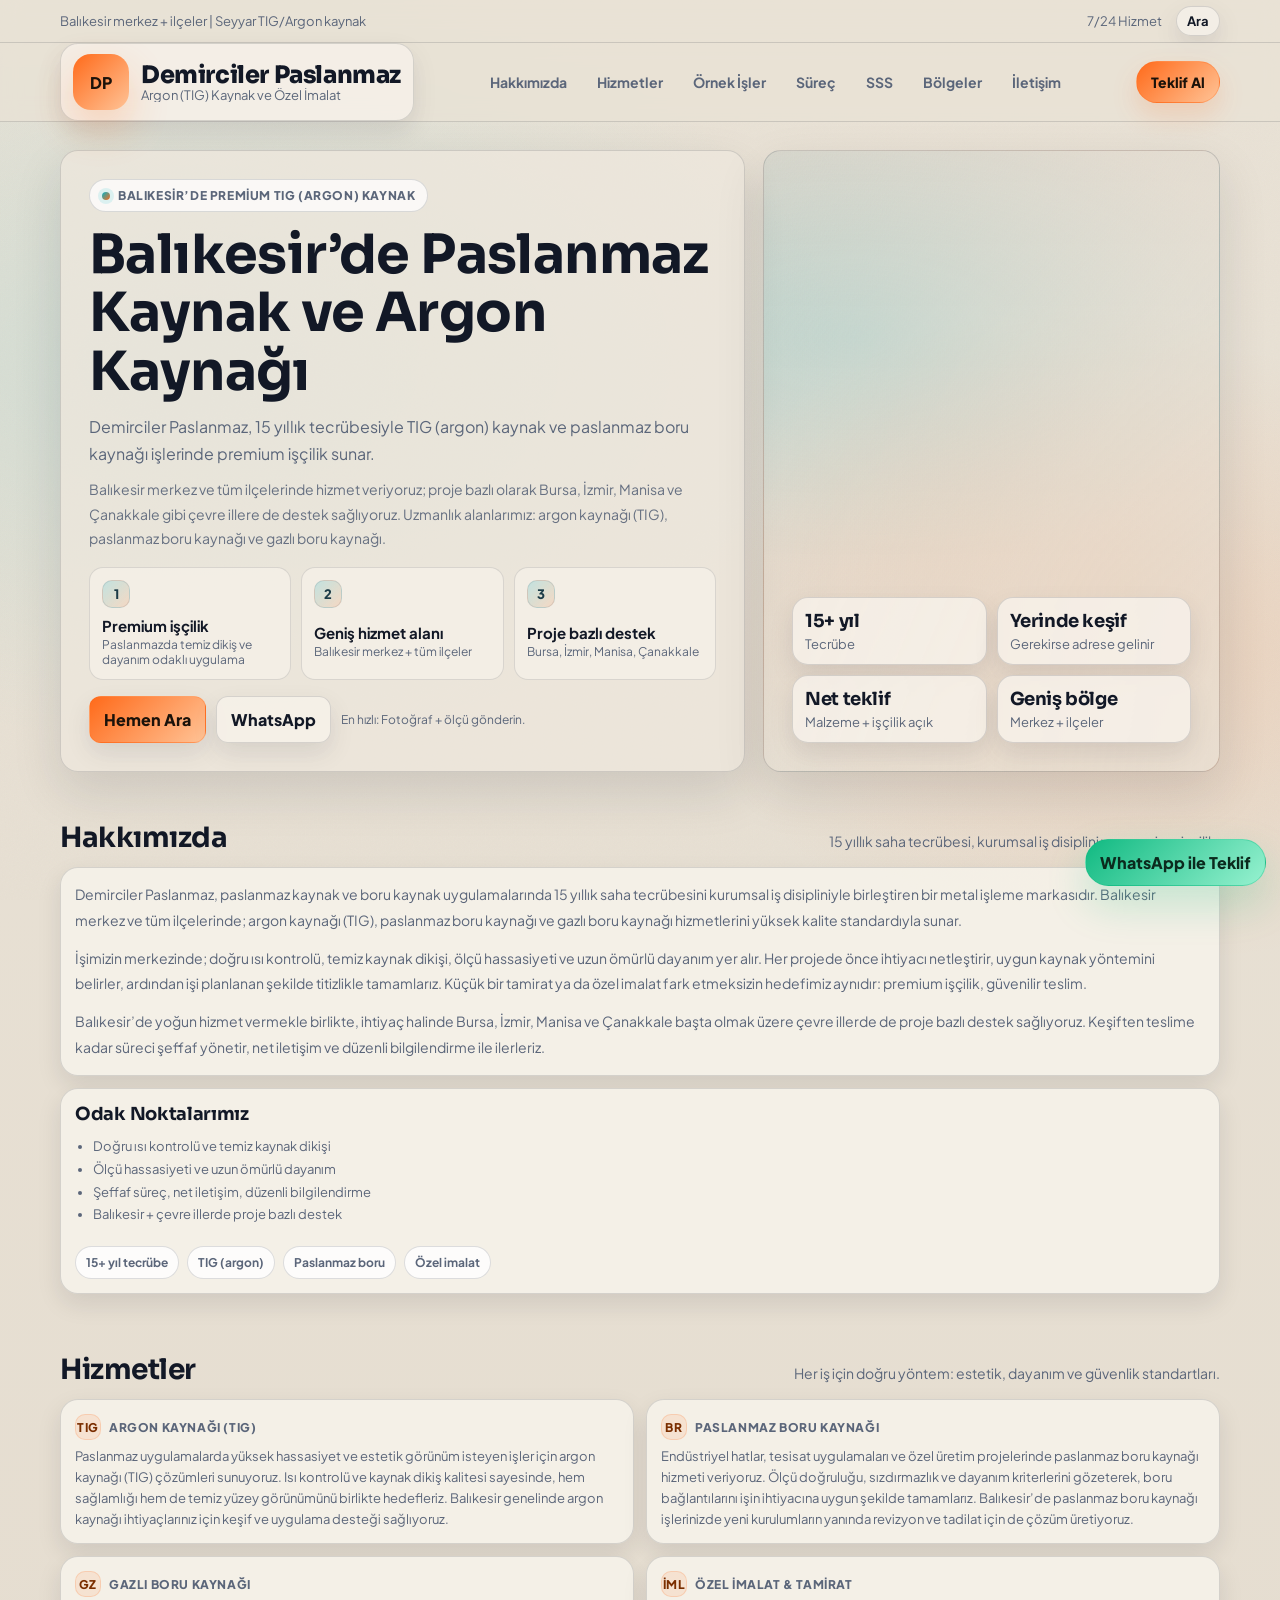
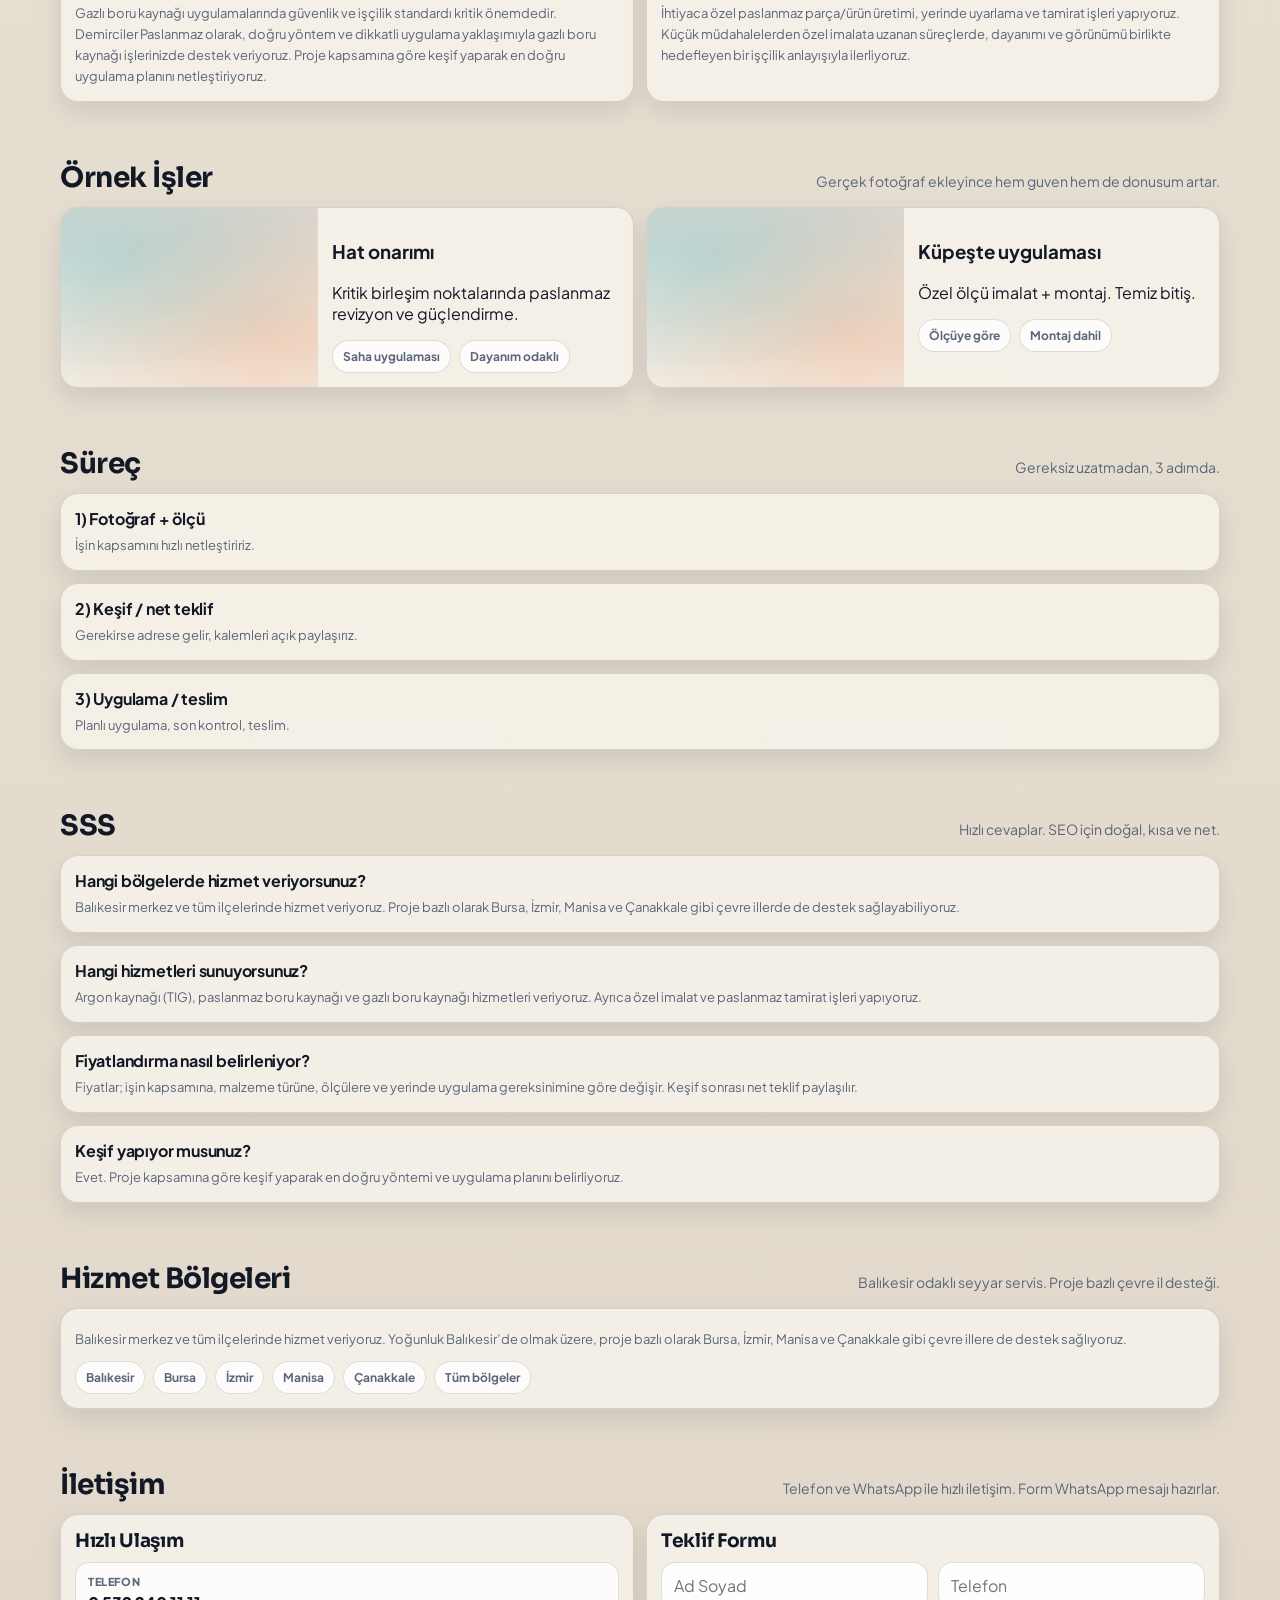
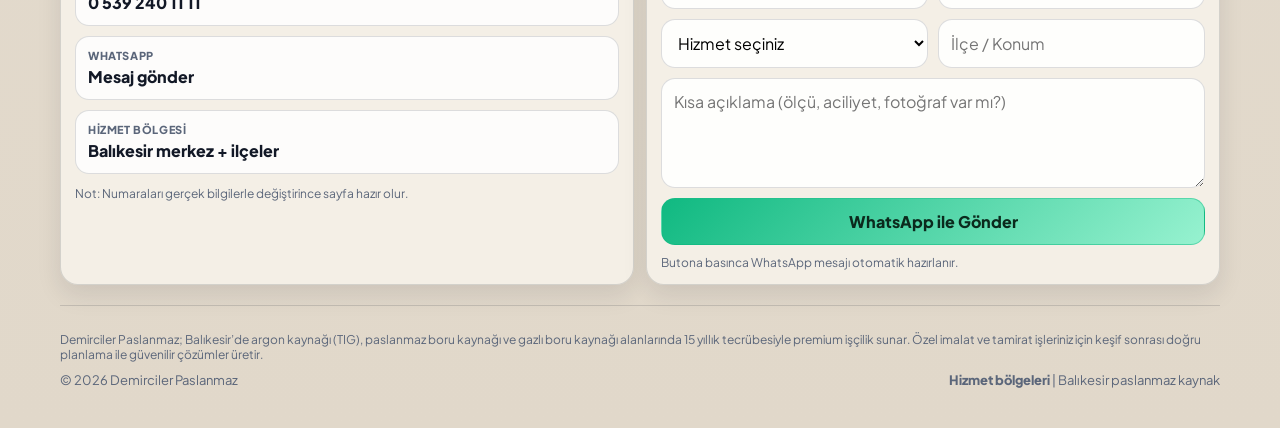
==== index.html @ 554cac25 "Add service area pages and image scaffolding" ====
<!doctype html>
<html lang="tr">
<head>
  <meta charset="utf-8" />
  <meta name="viewport" content="width=device-width, initial-scale=1" />
  <title>Demirciler Paslanmaz | Balıkesir Paslanmaz Kaynak & Argon Kaynağı</title>
  <meta name="description" content="Balıkesir’de 15 yıllık tecrübeyle argon kaynağı (TIG), paslanmaz boru kaynağı ve gazlı boru kaynağı. Özel imalat ve tamirat. Teklif alın." />
  <link rel="canonical" href="https://demircilerpaslanmaz.com/" />
  <meta name="robots" content="index,follow" />

  <meta property="og:type" content="website" />
  <meta property="og:site_name" content="Demirciler Paslanmaz" />
  <meta property="og:title" content="Demirciler Paslanmaz | Balıkesir Paslanmaz Kaynak & Argon Kaynağı" />
  <meta property="og:description" content="Balıkesir’de 15 yıllık tecrübeyle argon kaynağı (TIG), paslanmaz boru kaynağı ve gazlı boru kaynağı. Özel imalat ve tamirat. Teklif alın." />
  <meta property="og:url" content="https://demircilerpaslanmaz.com/" />

  <meta name="twitter:card" content="summary_large_image" />
  <meta name="twitter:title" content="Demirciler Paslanmaz | Balıkesir Paslanmaz Kaynak & Argon Kaynağı" />
  <meta name="twitter:description" content="Balıkesir’de 15 yıllık tecrübeyle argon kaynağı (TIG), paslanmaz boru kaynağı ve gazlı boru kaynağı. Özel imalat ve tamirat. Teklif alın." />

  <link rel="preconnect" href="https://fonts.googleapis.com" />
  <link rel="preconnect" href="https://fonts.gstatic.com" crossorigin />
  <link href="https://fonts.googleapis.com/css2?family=Plus+Jakarta+Sans:wght@400;500;600;700;800&family=Sora:wght@500;600;700;800&display=swap" rel="stylesheet" />
  <link rel="stylesheet" href="/assets/site.css" />
  <script src="/assets/site.js" defer></script>
</head>
<body>
  <div class="noise" aria-hidden="true"></div>

  <div class="topbar">
    <div class="container topbar-inner">
      <div>Balıkesir merkez + ilçeler | Seyyar TIG/Argon kaynak</div>
      <div class="topbar-right">
        <span>7/24 Hizmet</span>
        <a class="toplink" href="tel:+905392401111">Ara</a>
      </div>
    </div>
  </div>

  <header>
    <div class="container nav">
      <a class="brand" href="/" aria-label="Demirciler Paslanmaz Ana Sayfa">
        <span class="mark">DP</span>
        <span class="brand-text">
          <span class="brand-title">Demirciler Paslanmaz</span>
          <span class="brand-sub">Argon (TIG) Kaynak ve Özel İmalat</span>
        </span>
      </a>

      <button class="menu" id="menuBtn" type="button" aria-label="Menü">Menü</button>

      <nav id="navLinks" aria-label="Bölümler">
        <a href="/#hakkimizda">Hakkımızda</a>
        <a href="/#hizmetler">Hizmetler</a>
        <a href="/#ornekler">Örnek İşler</a>
        <a href="/#surec">Süreç</a>
        <a href="/#sss">SSS</a>
        <a href="/#bolgeler">Bölgeler</a>
        <a href="/#iletisim">İletişim</a>
      </nav>

      <a class="cta" href="/#teklif">Teklif Al</a>
    </div>
  </header>

  <main class="container" id="anasayfa">
    <section class="hero">
      <div class="hero-grid">
        <article class="panel reveal">
          <div class="panel-inner">
            <span class="pill"><span class="dot"></span> Balıkesir’de premium TIG (argon) kaynak</span>
            <h1>Balıkesir’de Paslanmaz Kaynak ve Argon Kaynağı</h1>
            <p class="lead">Demirciler Paslanmaz, 15 yıllık tecrübesiyle TIG (argon) kaynak ve paslanmaz boru kaynağı işlerinde premium işçilik sunar.</p>
            <p class="lead lead-2">
              Balıkesir merkez ve tüm ilçelerinde hizmet veriyoruz; proje bazlı olarak Bursa, İzmir, Manisa ve Çanakkale gibi çevre illere de destek sağlıyoruz.
              Uzmanlık alanlarımız: argon kaynağı (TIG), paslanmaz boru kaynağı ve gazlı boru kaynağı.
            </p>

            <div class="points">
              <div class="point">
                <div class="icon">1</div>
                <div>
                  <strong>Premium işçilik</strong>
                  <span>Paslanmazda temiz dikiş ve dayanım odaklı uygulama</span>
                </div>
              </div>
              <div class="point">
                <div class="icon">2</div>
                <div>
                  <strong>Geniş hizmet alanı</strong>
                  <span>Balıkesir merkez + tüm ilçeler</span>
                </div>
              </div>
              <div class="point">
                <div class="icon">3</div>
                <div>
                  <strong>Proje bazlı destek</strong>
                  <span>Bursa, İzmir, Manisa, Çanakkale</span>
                </div>
              </div>
            </div>

            <div class="hero-actions">
              <a class="btn btn-primary" href="tel:+905392401111">Hemen Ara</a>
              <a class="btn" href="https://wa.me/905392401111?text=Merhaba%2C%20paslanmaz%20argon%20(TIG)%20kaynak%20i%C3%A7in%20teklif%20almak%20istiyorum." target="_blank" rel="noopener">WhatsApp</a>
              <span class="micro">En hızlı: Fotoğraf + ölçü gönderin.</span>
            </div>
          </div>
        </article>

        <aside class="panel media reveal">
          <div class="photo" aria-hidden="true"></div>
          <div class="media-inner">
            <div class="bento">
              <div class="tile">
                <strong>15+ yıl</strong>
                <span>Tecrübe</span>
              </div>
              <div class="tile">
                <strong>Yerinde keşif</strong>
                <span>Gerekirse adrese gelinir</span>
              </div>
              <div class="tile">
                <strong>Net teklif</strong>
                <span>Malzeme + işçilik açık</span>
              </div>
              <div class="tile">
                <strong>Geniş bölge</strong>
                <span>Merkez + ilçeler</span>
              </div>
            </div>
          </div>
        </aside>
      </div>
    </section>

    <section class="section" id="hakkimizda">
      <div class="section-head">
        <h2>Hakkımızda</h2>
        <p>15 yıllık saha tecrübesi, kurumsal iş disiplini ve premium işçilik.</p>
      </div>

      <div class="about-grid">
        <div class="card prose">
          <p>Demirciler Paslanmaz, paslanmaz kaynak ve boru kaynak uygulamalarında 15 yıllık saha tecrübesini kurumsal iş disipliniyle birleştiren bir metal işleme markasıdır. Balıkesir merkez ve tüm ilçelerinde; argon kaynağı (TIG), paslanmaz boru kaynağı ve gazlı boru kaynağı hizmetlerini yüksek kalite standardıyla sunar.</p>

          <p>İşimizin merkezinde; doğru ısı kontrolü, temiz kaynak dikişi, ölçü hassasiyeti ve uzun ömürlü dayanım yer alır. Her projede önce ihtiyacı netleştirir, uygun kaynak yöntemini belirler, ardından işi planlanan şekilde titizlikle tamamlarız. Küçük bir tamirat ya da özel imalat fark etmeksizin hedefimiz aynıdır: premium işçilik, güvenilir teslim.</p>

          <p>Balıkesir’de yoğun hizmet vermekle birlikte, ihtiyaç halinde Bursa, İzmir, Manisa ve Çanakkale başta olmak üzere çevre illerde de proje bazlı destek sağlıyoruz. Keşiften teslime kadar süreci şeffaf yönetir, net iletişim ve düzenli bilgilendirme ile ilerleriz.</p>
        </div>

        <aside class="card about-aside">
          <h3>Odak Noktalarımız</h3>
          <ul>
            <li>Doğru ısı kontrolü ve temiz kaynak dikişi</li>
            <li>Ölçü hassasiyeti ve uzun ömürlü dayanım</li>
            <li>Şeffaf süreç, net iletişim, düzenli bilgilendirme</li>
            <li>Balıkesir + çevre illerde proje bazlı destek</li>
          </ul>
          <div class="chips" style="margin-top:10px;">
            <span class="chip">15+ yıl tecrübe</span>
            <span class="chip">TIG (argon)</span>
            <span class="chip">Paslanmaz boru</span>
            <span class="chip">Özel imalat</span>
          </div>
        </aside>
      </div>
    </section>

    <section class="section" id="hizmetler">
      <div class="section-head">
        <h2>Hizmetler</h2>
        <p>Her iş için doğru yöntem: estetik, dayanım ve güvenlik standartları.</p>
      </div>

      <div class="grid services">
        <div class="card">
          <div class="k"><i>TIG</i> Argon Kaynağı (TIG)</div>
          <p>Paslanmaz uygulamalarda yüksek hassasiyet ve estetik görünüm isteyen işler için argon kaynağı (TIG) çözümleri sunuyoruz. Isı kontrolü ve kaynak dikiş kalitesi sayesinde, hem sağlamlığı hem de temiz yüzey görünümünü birlikte hedefleriz. Balıkesir genelinde argon kaynağı ihtiyaçlarınız için keşif ve uygulama desteği sağlıyoruz.</p>
        </div>
        <div class="card">
          <div class="k"><i>BR</i> Paslanmaz Boru Kaynağı</div>
          <p>Endüstriyel hatlar, tesisat uygulamaları ve özel üretim projelerinde paslanmaz boru kaynağı hizmeti veriyoruz. Ölçü doğruluğu, sızdırmazlık ve dayanım kriterlerini gözeterek, boru bağlantılarını işin ihtiyacına uygun şekilde tamamlarız. Balıkesir’de paslanmaz boru kaynağı işlerinizde yeni kurulumların yanında revizyon ve tadilat için de çözüm üretiyoruz.</p>
        </div>
        <div class="card">
          <div class="k"><i>GZ</i> Gazlı Boru Kaynağı</div>
          <p>Gazlı boru kaynağı uygulamalarında güvenlik ve işçilik standardı kritik önemdedir. Demirciler Paslanmaz olarak, doğru yöntem ve dikkatli uygulama yaklaşımıyla gazlı boru kaynağı işlerinizde destek veriyoruz. Proje kapsamına göre keşif yaparak en doğru uygulama planını netleştiriyoruz.</p>
        </div>
        <div class="card">
          <div class="k"><i>İML</i> Özel İmalat &amp; Tamirat</div>
          <p>İhtiyaca özel paslanmaz parça/ürün üretimi, yerinde uyarlama ve tamirat işleri yapıyoruz. Küçük müdahalelerden özel imalata uzanan süreçlerde, dayanımı ve görünümü birlikte hedefleyen bir işçilik anlayışıyla ilerliyoruz.</p>
        </div>
      </div>
    </section>

    <section class="section" id="ornekler">
      <div class="section-head">
        <h2>Örnek İşler</h2>
        <p>Gerçek fotoğraf ekleyince hem guven hem de donusum artar.</p>
      </div>

      <div class="projects">
        <article class="project">
          <div class="project-media p1" aria-hidden="true"></div>
          <div class="project-body">
            <h3>Hat onarımı</h3>
            <p>Kritik birleşim noktalarında paslanmaz revizyon ve güçlendirme.</p>
            <div class="chips">
              <span class="chip">Saha uygulaması</span>
              <span class="chip">Dayanım odaklı</span>
            </div>
          </div>
        </article>

        <article class="project">
          <div class="project-media p2" aria-hidden="true"></div>
          <div class="project-body">
            <h3>Küpeşte uygulaması</h3>
            <p>Özel ölçü imalat + montaj. Temiz bitiş.</p>
            <div class="chips">
              <span class="chip">Ölçüye göre</span>
              <span class="chip">Montaj dahil</span>
            </div>
          </div>
        </article>
      </div>
    </section>

    <section class="section" id="surec">
      <div class="section-head">
        <h2>Süreç</h2>
        <p>Gereksiz uzatmadan, 3 adımda.</p>
      </div>

      <div class="grid">
        <div class="card" style="grid-column: span 12;">
          <h3>1) Fotoğraf + ölçü</h3>
          <p>İşin kapsamını hızlı netleştiririz.</p>
        </div>
        <div class="card" style="grid-column: span 12;">
          <h3>2) Keşif / net teklif</h3>
          <p>Gerekirse adrese gelir, kalemleri açık paylaşırız.</p>
        </div>
        <div class="card" style="grid-column: span 12;">
          <h3>3) Uygulama / teslim</h3>
          <p>Planlı uygulama, son kontrol, teslim.</p>
        </div>
      </div>
    </section>

    <section class="section" id="sss">
      <div class="section-head">
        <h2>SSS</h2>
        <p>Hızlı cevaplar. SEO için doğal, kısa ve net.</p>
      </div>

      <div class="grid">
        <div class="card">
          <h3>Hangi bölgelerde hizmet veriyorsunuz?</h3>
          <p>Balıkesir merkez ve tüm ilçelerinde hizmet veriyoruz. Proje bazlı olarak Bursa, İzmir, Manisa ve Çanakkale gibi çevre illerde de destek sağlayabiliyoruz.</p>
        </div>
        <div class="card">
          <h3>Hangi hizmetleri sunuyorsunuz?</h3>
          <p>Argon kaynağı (TIG), paslanmaz boru kaynağı ve gazlı boru kaynağı hizmetleri veriyoruz. Ayrıca özel imalat ve paslanmaz tamirat işleri yapıyoruz.</p>
        </div>
        <div class="card">
          <h3>Fiyatlandırma nasıl belirleniyor?</h3>
          <p>Fiyatlar; işin kapsamına, malzeme türüne, ölçülere ve yerinde uygulama gereksinimine göre değişir. Keşif sonrası net teklif paylaşılır.</p>
        </div>
        <div class="card">
          <h3>Keşif yapıyor musunuz?</h3>
          <p>Evet. Proje kapsamına göre keşif yaparak en doğru yöntemi ve uygulama planını belirliyoruz.</p>
        </div>
      </div>
    </section>

    <section class="section" id="bolgeler">
      <div class="section-head">
        <h2>Hizmet Bölgeleri</h2>
        <p>Balıkesir odaklı seyyar servis. Proje bazlı çevre il desteği.</p>
      </div>

      <div class="card">
        <p>Balıkesir merkez ve tüm ilçelerinde hizmet veriyoruz. Yoğunluk Balıkesir’de olmak üzere, proje bazlı olarak Bursa, İzmir, Manisa ve Çanakkale gibi çevre illere de destek sağlıyoruz.</p>
        <div class="chips" style="margin-top:12px;">
          <a class="chip" href="/bolgeler/balikesir.html">Balıkesir</a>
          <a class="chip" href="/bolgeler/bursa.html">Bursa</a>
          <a class="chip" href="/bolgeler/izmir.html">İzmir</a>
          <a class="chip" href="/bolgeler/manisa.html">Manisa</a>
          <a class="chip" href="/bolgeler/canakkale.html">Çanakkale</a>
          <a class="chip" href="/bolgeler/">Tüm bölgeler</a>
        </div>
      </div>
    </section>

    <section class="section" id="iletisim">
      <div class="section-head">
        <h2>İletişim</h2>
        <p>Telefon ve WhatsApp ile hızlı iletişim. Form WhatsApp mesajı hazırlar.</p>
      </div>

      <div class="contact">
        <aside class="info reveal">
          <h3 class="title">Hızlı Ulaşım</h3>

          <div class="row">
            <small>Telefon</small>
            <a href="tel:+905392401111">0 539 240 11 11</a>
          </div>

          <div class="row">
            <small>WhatsApp</small>
            <a href="https://wa.me/905392401111" target="_blank" rel="noopener">Mesaj gönder</a>
          </div>

          <div class="row">
            <small>Hizmet bölgesi</small>
            <span>Balıkesir merkez + ilçeler</span>
          </div>

          <p class="fine">Not: Numaraları gerçek bilgilerle değiştirince sayfa hazır olur.</p>
        </aside>

        <form id="teklif" class="reveal">
          <h3 class="title">Teklif Formu</h3>

          <div class="two">
            <input id="name" name="name" type="text" placeholder="Ad Soyad" required />
            <input id="phone" name="phone" type="tel" placeholder="Telefon" required />
          </div>

          <div class="two">
            <select id="service" name="service" required>
              <option value="">Hizmet seçiniz</option>
              <option>Argon (TIG) Kaynak</option>
              <option>Paslanmaz Onarım</option>
              <option>Özel İmalat</option>
              <option>Yerinde Montaj</option>
              <option>Küpeşte / Korkuluk</option>
            </select>
            <input id="district" name="district" type="text" placeholder="İlçe / Konum" />
          </div>

          <textarea id="detail" name="detail" placeholder="Kısa açıklama (ölçü, aciliyet, fotoğraf var mı?)"></textarea>

          <button type="submit">WhatsApp ile Gönder</button>
          <div class="fine">Butona basınca WhatsApp mesajı otomatik hazırlanır.</div>
        </form>
      </div>
    </section>

    <footer>
      <div class="container" style="display:grid;gap:10px;">
        <div class="fine">Demirciler Paslanmaz; Balıkesir’de argon kaynağı (TIG), paslanmaz boru kaynağı ve gazlı boru kaynağı alanlarında 15 yıllık tecrübesiyle premium işçilik sunar. Özel imalat ve tamirat işleriniz için keşif sonrası doğru planlama ile güvenilir çözümler üretir.</div>
        <div style="display:flex;justify-content:space-between;gap:12px;flex-wrap:wrap;align-items:center;">
          <div>&copy; <span id="year"></span> Demirciler Paslanmaz</div>
          <div><a href="/bolgeler/" style="text-decoration:none;font-weight:800;">Hizmet bölgeleri</a> | Balıkesir paslanmaz kaynak</div>
        </div>
      </div>
    </footer>
  </main>

  <a class="floating" href="https://wa.me/905392401111?text=Merhaba%2C%20paslanmaz%20argon%20(TIG)%20kaynak%20i%C3%A7in%20teklif%20almak%20istiyorum." target="_blank" rel="noopener">WhatsApp ile Teklif</a>
</body>
</html>
---- assets/site.css ----
:root {
      --bg: #e9e2d6;
      --bg-2: #e1d8ca;
      --ink: #121826;
      --muted: #5b667a;
      --line: rgba(18, 24, 38, 0.14);
      --card: rgba(238, 231, 221, 0.78);
      --card-2: rgba(246, 241, 233, 0.92);
      --glass: rgba(233, 226, 214, 0.72);
      --shadow: 0 20px 50px rgba(18, 24, 38, 0.12);
      --shadow-2: 0 10px 24px rgba(18, 24, 38, 0.10);
      --radius: 18px;
      --radius-sm: 14px;
      --accent: #ff6a1a;
      --accent-2: #00b3c6;
      --ok: #10b981;
      --max: 1160px;
    }

    * { box-sizing: border-box; }

    html { scroll-behavior: smooth; }

    body {
      margin: 0;
      color: var(--ink);
      font-family: "Plus Jakarta Sans", system-ui, -apple-system, Segoe UI, Arial, sans-serif;
      background:
        radial-gradient(1200px 700px at 15% 10%, rgba(0, 179, 198, 0.10), transparent 55%),
        radial-gradient(900px 600px at 90% 18%, rgba(255, 106, 26, 0.12), transparent 52%),
        linear-gradient(180deg, var(--bg) 0%, var(--bg-2) 100%);
      min-height: 100vh;
    }

    .container {
      width: min(var(--max), 92vw);
      margin: 0 auto;
    }

    .noise {
      position: fixed;
      inset: 0;
      pointer-events: none;
      opacity: 0.08;
      mix-blend-mode: multiply;
      background-image:
        url("data:image/svg+xml,%3Csvg xmlns='http://www.w3.org/2000/svg' width='180' height='180'%3E%3Cfilter id='n'%3E%3CfeTurbulence type='fractalNoise' baseFrequency='.75' numOctaves='3' stitchTiles='stitch'/%3E%3C/filter%3E%3Crect width='180' height='180' filter='url(%23n)' opacity='.35'/%3E%3C/svg%3E");
      z-index: -1;
    }

    a { color: inherit; }

    .topbar {
      border-bottom: 1px solid var(--line);
      background: var(--glass);
      backdrop-filter: blur(10px);
    }

    .topbar-inner {
      min-height: 42px;
      display: flex;
      align-items: center;
      justify-content: space-between;
      gap: 12px;
      font-size: 13px;
      color: var(--muted);
    }

    .topbar-right {
      display: flex;
      gap: 14px;
      flex-wrap: wrap;
      justify-content: flex-end;
      align-items: center;
    }

    .toplink {
      text-decoration: none;
      font-weight: 700;
      color: var(--ink);
      padding: 6px 10px;
      border-radius: 999px;
      border: 1px solid var(--line);
      background: rgba(246, 241, 233, 0.82);
      box-shadow: var(--shadow-2);
    }

    header {
      position: sticky;
      top: 0;
      z-index: 30;
      background: var(--glass);
      backdrop-filter: blur(10px);
      border-bottom: 1px solid var(--line);
    }

    .nav {
      min-height: 74px;
      display: flex;
      align-items: center;
      justify-content: space-between;
      gap: 12px;
    }

    .brand {
      display: inline-flex;
      align-items: center;
      gap: 12px;
      text-decoration: none;
      min-width: 0;
      padding: 10px 12px;
      border-radius: 18px;
      border: 1px solid var(--line);
      background: rgba(246, 241, 233, 0.78);
      box-shadow: var(--shadow-2);
    }

    .mark {
      width: 56px;
      height: 56px;
      border-radius: 18px;
      display: grid;
      place-items: center;
      font-weight: 900;
      letter-spacing: 0.2px;
      color: #1b120a;
      background: linear-gradient(135deg, rgba(255,106,26,1), rgba(255,195,150,1));
      box-shadow: 0 18px 40px rgba(255, 106, 26, 0.24);
      flex: 0 0 auto;
    }

    .brand-text {
      display: grid;
      line-height: 1.1;
      min-width: 0;
    }

    .brand-title {
      font-family: "Sora", sans-serif;
      font-weight: 800;
      letter-spacing: -0.4px;
      font-size: clamp(18px, 2.2vw, 24px);
      white-space: nowrap;
      overflow: hidden;
      text-overflow: ellipsis;
    }

    .brand-sub {
      font-size: 13px;
      color: var(--muted);
      white-space: nowrap;
      overflow: hidden;
      text-overflow: ellipsis;
    }

    .brand:hover,
    .brand:focus-visible {
      outline: none;
      background: rgba(246, 241, 233, 0.92);
      border-color: rgba(18, 24, 38, 0.18);
      transform: translateY(-1px);
    }

    nav {
      display: flex;
      gap: 6px;
      align-items: center;
      flex-wrap: wrap;
    }

    nav a {
      text-decoration: none;
      font-weight: 700;
      font-size: 14px;
      color: var(--muted);
      padding: 10px 12px;
      border-radius: 999px;
      transition: background 0.2s ease, color 0.2s ease;
    }

    nav a:hover,
    nav a:focus-visible {
      background: rgba(255, 255, 255, 0.8);
      color: var(--ink);
      outline: none;
    }

    .cta {
      text-decoration: none;
      font-weight: 800;
      font-size: 14px;
      padding: 11px 14px;
      border-radius: 999px;
      border: 1px solid rgba(255, 106, 26, 0.35);
      color: #1b120a;
      background: linear-gradient(135deg, rgba(255,106,26,1), rgba(255,195,150,1));
      box-shadow: 0 12px 26px rgba(255, 106, 26, 0.18);
      white-space: nowrap;
    }

    .menu {
      display: none;
      border: 1px solid var(--line);
      border-radius: 999px;
      background: rgba(246, 241, 233, 0.86);
      padding: 10px 12px;
      font-weight: 800;
      cursor: pointer;
    }

    .hero {
      padding: 28px 0 10px;
    }

    .hero-grid {
      display: grid;
      grid-template-columns: 1.2fr 0.8fr;
      gap: 18px;
      align-items: stretch;
    }

    .panel {
      border: 1px solid var(--line);
      border-radius: var(--radius);
      background: var(--card);
      box-shadow: var(--shadow);
      overflow: hidden;
    }

    .panel-inner {
      padding: clamp(18px, 3vw, 28px);
    }

    .pill {
      display: inline-flex;
      align-items: center;
      gap: 8px;
      border: 1px solid var(--line);
      background: rgba(255, 255, 255, 0.72);
      border-radius: 999px;
      padding: 8px 12px;
      font-size: 12px;
      font-weight: 800;
      color: var(--muted);
      letter-spacing: 0.6px;
      text-transform: uppercase;
    }

    .dot {
      width: 8px;
      height: 8px;
      border-radius: 50%;
      background: linear-gradient(135deg, var(--accent-2), var(--accent));
      box-shadow: 0 0 0 4px rgba(0, 179, 198, 0.12);
    }

    h1 {
      margin: 14px 0 0;
      font-family: "Sora", sans-serif;
      font-weight: 700;
      letter-spacing: -0.6px;
      font-size: clamp(34px, 4.6vw, 54px);
      line-height: 1.08;
    }

    .lead {
      margin: 12px 0 0;
      color: var(--muted);
      font-size: 16px;
      line-height: 1.7;
      max-width: 60ch;
    }

    .lead-2 {
      margin-top: 10px;
      font-size: 14px;
      line-height: 1.75;
      max-width: 70ch;
      color: rgba(91, 102, 122, 0.92);
    }

    .points {
      margin-top: 16px;
      display: grid;
      gap: 10px;
    }

    .point {
      display: grid;
      grid-template-columns: 22px 1fr;
      gap: 10px;
      align-items: start;
      padding: 12px 12px;
      border-radius: 14px;
      border: 1px solid rgba(18, 24, 38, 0.12);
      background: rgba(246, 241, 233, 0.76);
    }

    .icon {
      width: 22px;
      height: 22px;
      border-radius: 8px;
      display: grid;
      place-items: center;
      background: linear-gradient(135deg, rgba(0, 179, 198, 0.20), rgba(255, 106, 26, 0.16));
      border: 1px solid rgba(18, 24, 38, 0.10);
      color: #1b3b47;
      font-weight: 900;
      font-size: 12px;
    }

    .point strong {
      display: block;
      font-size: 14px;
    }

    .point span {
      display: block;
      color: var(--muted);
      font-size: 13px;
      margin-top: 2px;
    }

    .hero-actions {
      margin-top: 16px;
      display: flex;
      gap: 10px;
      flex-wrap: wrap;
      align-items: center;
    }

    .btn {
      text-decoration: none;
      font-weight: 800;
      padding: 12px 14px;
      border-radius: 12px;
      border: 1px solid var(--line);
      background: rgba(246, 241, 233, 0.86);
      color: var(--ink);
      box-shadow: var(--shadow-2);
      transition: transform 0.18s ease;
      white-space: nowrap;
    }

    .btn:hover,
    .btn:focus-visible {
      transform: translateY(-2px);
      outline: none;
    }

    .btn-primary {
      border-color: rgba(255, 106, 26, 0.28);
      background: linear-gradient(135deg, rgba(255,106,26,1), rgba(255,195,150,1));
      color: #1b120a;
    }

    .micro {
      color: var(--muted);
      font-size: 12px;
    }

    .media {
      position: relative;
      min-height: 420px;
      background:
        radial-gradient(800px 420px at 20% 30%, rgba(0, 179, 198, 0.18), transparent 55%),
        radial-gradient(800px 520px at 80% 70%, rgba(255, 106, 26, 0.18), transparent 55%),
        linear-gradient(180deg, rgba(18, 24, 38, 0.06), rgba(18, 24, 38, 0.02));
    }

    .photo {
      position: absolute;
      inset: 0;
      /* Optional: replace with your own file at /assets/hero.jpg */
      background: url("/assets/hero.jpg") center/cover no-repeat;
      filter: saturate(1.05) contrast(1.02);
      transform: scale(1.03);
    }

    .media::after {
      content: "";
      position: absolute;
      inset: 0;
      background: linear-gradient(120deg, rgba(233, 226, 214, 0.08) 0%, rgba(233, 226, 214, 0.68) 62%, rgba(233, 226, 214, 0.80) 100%);
    }

    .media-inner {
      position: relative;
      z-index: 1;
      padding: clamp(18px, 3vw, 28px);
      height: 100%;
      display: grid;
      align-content: end;
      gap: 10px;
    }

    .bento {
      display: grid;
      grid-template-columns: 1fr 1fr;
      gap: 10px;
    }

    .tile {
      border: 1px solid var(--line);
      background: rgba(246, 241, 233, 0.88);
      border-radius: 16px;
      padding: 12px;
      box-shadow: var(--shadow-2);
    }

    .tile strong {
      font-family: "Sora", sans-serif;
      letter-spacing: -0.4px;
      font-size: 18px;
    }

    .tile span {
      display: block;
      color: var(--muted);
      font-size: 13px;
      margin-top: 4px;
    }

    .section {
      padding: 20px 0;
    }

    .section-head {
      display: flex;
      align-items: baseline;
      justify-content: space-between;
      gap: 12px;
      flex-wrap: wrap;
      margin: 18px 0 12px;
    }

    .section-head h2 {
      margin: 0;
      font-family: "Sora", sans-serif;
      letter-spacing: -0.5px;
      font-size: 28px;
    }

    .section-head p {
      margin: 0;
      color: var(--muted);
      max-width: 60ch;
      font-size: 14px;
      line-height: 1.6;
    }

    .grid {
      display: grid;
      grid-template-columns: repeat(12, minmax(0, 1fr));
      gap: 12px;
    }

    .card {
      grid-column: span 12;
      border: 1px solid var(--line);
      border-radius: var(--radius);
      background: var(--card-2);
      box-shadow: var(--shadow-2);
      padding: 14px;
    }

    .card h3 {
      margin: 0;
      font-size: 16px;
      letter-spacing: -0.2px;
    }

    .card p {
      margin: 6px 0 0;
      color: var(--muted);
      font-size: 13px;
      line-height: 1.6;
    }

    .card p + p {
      margin-top: 10px;
    }

    .k {
      display: inline-flex;
      align-items: center;
      gap: 8px;
      font-size: 12px;
      color: var(--muted);
      font-weight: 800;
      text-transform: uppercase;
      letter-spacing: 0.6px;
    }

    .k i {
      width: 26px;
      height: 26px;
      border-radius: 10px;
      display: grid;
      place-items: center;
      background: rgba(255, 106, 26, 0.10);
      border: 1px solid rgba(255, 106, 26, 0.18);
      font-style: normal;
      color: #7a2e00;
      font-weight: 900;
    }

    .services .card { grid-column: span 12; }

    .projects {
      display: grid;
      grid-template-columns: 1fr;
      gap: 12px;
    }

    .project {
      border: 1px solid var(--line);
      border-radius: var(--radius);
      background: var(--card-2);
      box-shadow: var(--shadow-2);
      overflow: hidden;
      display: grid;
      grid-template-columns: 1fr;
    }

    .project-media {
      --project-img: none;
      min-height: 170px;
      background-image:
        var(--project-img),
        radial-gradient(420px 220px at 20% 30%, rgba(0, 179, 198, 0.18), transparent 55%),
        radial-gradient(420px 260px at 80% 70%, rgba(255, 106, 26, 0.18), transparent 55%),
        linear-gradient(180deg, rgba(18, 24, 38, 0.06), rgba(18, 24, 38, 0.02));
      background-position: center, 0 0, 0 0, 0 0;
      background-repeat: no-repeat;
      background-size: cover, auto, auto, auto;
      position: relative;
    }

    .project-media.p1 { --project-img: url("/assets/project-1.jpg"); }
    .project-media.p2 { --project-img: url("/assets/project-2.jpg"); }

    .project-media::after {
      content: "";
      position: absolute;
      inset: 0;
      background:
        linear-gradient(180deg, rgba(18, 24, 38, 0.06) 0%, rgba(18, 24, 38, 0.02) 40%, rgba(18, 24, 38, 0.00) 100%);
    }

    .project-body {
      padding: 14px;
    }

    .chips {
      display: flex;
      flex-wrap: wrap;
      gap: 8px;
      margin-top: 8px;
    }

    .chip {
      border: 1px solid var(--line);
      background: rgba(255, 255, 255, 0.82);
      border-radius: 999px;
      padding: 8px 10px;
      font-size: 12px;
      color: var(--muted);
      font-weight: 700;
      text-decoration: none;
      display: inline-flex;
      align-items: center;
      gap: 6px;
    }

    .chip:hover,
    .chip:focus-visible {
      outline: none;
      color: var(--ink);
      background: rgba(255, 255, 255, 0.92);
      border-color: rgba(18, 24, 38, 0.18);
      transform: translateY(-1px);
    }

    .breadcrumbs {
      display: flex;
      gap: 10px;
      flex-wrap: wrap;
      align-items: center;
      color: var(--muted);
      font-size: 13px;
      margin: 18px 0 10px;
    }

    .breadcrumbs a {
      text-decoration: none;
      font-weight: 800;
      color: var(--ink);
      border-bottom: 1px solid rgba(18, 24, 38, 0.18);
    }

    .page-hero {
      padding: 28px 0 10px;
    }

    .page-hero .card {
      padding: clamp(18px, 3vw, 26px);
    }

    .page-hero h1 {
      margin: 10px 0 8px;
      font-family: "Sora", sans-serif;
      letter-spacing: -0.8px;
      line-height: 1.03;
      font-size: clamp(34px, 4.5vw, 50px);
    }

    .page-hero p {
      margin: 0;
      color: var(--muted);
      max-width: 75ch;
      line-height: 1.75;
    }

    .link-row {
      display: flex;
      gap: 10px;
      flex-wrap: wrap;
      align-items: center;
      margin-top: 14px;
    }

    .contact {
      display: grid;
      grid-template-columns: 1fr;
      gap: 12px;
    }

    .about-grid {
      display: grid;
      grid-template-columns: 1fr;
      gap: 12px;
    }

    .prose p {
      margin: 0;
      color: var(--muted);
      font-size: 14px;
      line-height: 1.85;
    }

    .prose p + p {
      margin-top: 12px;
    }

    .about-aside {
      display: grid;
      gap: 10px;
    }

    .about-aside h3 {
      margin: 0;
      font-family: "Sora", sans-serif;
      letter-spacing: -0.3px;
      font-size: 18px;
    }

    .about-aside ul {
      margin: 0;
      padding-left: 18px;
      color: var(--muted);
      font-size: 13px;
      line-height: 1.75;
    }

    .info {
      border: 1px solid var(--line);
      border-radius: var(--radius);
      background: var(--card-2);
      box-shadow: var(--shadow-2);
      padding: 14px;
    }

    .row {
      border: 1px solid var(--line);
      border-radius: 14px;
      background: rgba(255, 255, 255, 0.82);
      padding: 12px;
      margin-top: 10px;
    }

    .row small {
      display: block;
      color: var(--muted);
      font-weight: 800;
      text-transform: uppercase;
      letter-spacing: 0.6px;
      font-size: 11px;
      margin-bottom: 4px;
    }

    .row a,
    .row span {
      font-weight: 800;
      text-decoration: none;
    }

    form {
      display: grid;
      gap: 10px;
      border: 1px solid var(--line);
      border-radius: var(--radius);
      background: var(--card-2);
      box-shadow: var(--shadow-2);
      padding: 14px;
    }

    .two {
      display: grid;
      grid-template-columns: 1fr 1fr;
      gap: 10px;
    }

    input,
    select,
    textarea,
    button { font: inherit; }

    input,
    select,
    textarea {
      width: 100%;
      border: 1px solid var(--line);
      border-radius: 14px;
      padding: 12px;
      background: rgba(255, 255, 255, 0.86);
      outline: none;
    }

    input:focus,
    select:focus,
    textarea:focus {
      border-color: rgba(0, 179, 198, 0.55);
      box-shadow: 0 0 0 4px rgba(0, 179, 198, 0.12);
    }

    textarea { min-height: 110px; resize: vertical; }

    button {
      cursor: pointer;
      border-radius: 14px;
      border: 1px solid rgba(16, 185, 129, 0.45);
      background: linear-gradient(135deg, rgba(16,185,129,1), rgba(151,242,208,1));
      font-weight: 900;
      padding: 12px;
      color: #0b2a1d;
    }

    .fine {
      color: var(--muted);
      font-size: 12px;
    }

    .floating {
      position: fixed;
      right: 14px;
      bottom: 14px;
      z-index: 50;
      text-decoration: none;
      font-weight: 900;
      padding: 12px 14px;
      border-radius: 999px;
      background: linear-gradient(135deg, rgba(16,185,129,1), rgba(151,242,208,1));
      color: #0b2a1d;
      box-shadow: 0 18px 40px rgba(16, 185, 129, 0.22);
      border: 1px solid rgba(16, 185, 129, 0.35);
    }

    footer {
      border-top: 1px solid var(--line);
      padding: 26px 0 40px;
      color: var(--muted);
      font-size: 13px;
    }

    .reveal {
      opacity: 0;
      transform: translateY(12px);
      transition: opacity 0.6s ease, transform 0.6s ease;
    }

    .reveal.in {
      opacity: 1;
      transform: translateY(0);
    }

    .title {
      margin: 0;
      font-family: "Sora", sans-serif;
      letter-spacing: -0.3px;
    }

    @media (min-width: 820px) {
      .services .card { grid-column: span 6; }
      .projects { grid-template-columns: 1fr 1fr; }
      .project { grid-template-columns: 0.9fr 1.1fr; }
      .project-media { min-height: auto; }
      .contact { grid-template-columns: 1fr 1fr; }
      .points { grid-template-columns: repeat(3, minmax(0, 1fr)); }
      .point { grid-template-columns: 1fr; gap: 8px; }
      .icon { width: 28px; height: 28px; border-radius: 10px; font-size: 13px; }
      .point strong { font-size: 15px; }
      .point span { font-size: 12px; }
      .about-grid { grid-template-columns: 1.2fr 0.8fr; align-items: start; }
    }

    @media (max-width: 980px) {
      .hero-grid { grid-template-columns: 1fr; }
      .media { min-height: 360px; }
    }

    @media (max-width: 860px) {
      nav, .cta { display: none; }
      .menu { display: inline-flex; }
      nav.open {
        display: flex;
        position: absolute;
        right: 4vw;
        left: 4vw;
        top: calc(100% + 8px);
        background: rgba(255, 255, 255, 0.92);
        border: 1px solid var(--line);
        border-radius: 18px;
        padding: 10px;
        box-shadow: var(--shadow);
        flex-direction: column;
        align-items: stretch;
        gap: 6px;
      }
      nav.open a { color: var(--ink); }
      nav.open a:hover { background: rgba(18, 24, 38, 0.06); }
      .brand { padding: 8px 10px; border-radius: 16px; }
      .mark { width: 48px; height: 48px; border-radius: 16px; }
    }

    @media (max-width: 720px) {
      .two { grid-template-columns: 1fr; }
      .floating { left: 12px; right: 12px; text-align: center; }
    }

    @media (prefers-reduced-motion: reduce) {
      html { scroll-behavior: auto; }
      .reveal { transition: none; }
      .btn { transition: none; }
      .hero * { animation: none !important; }
    }
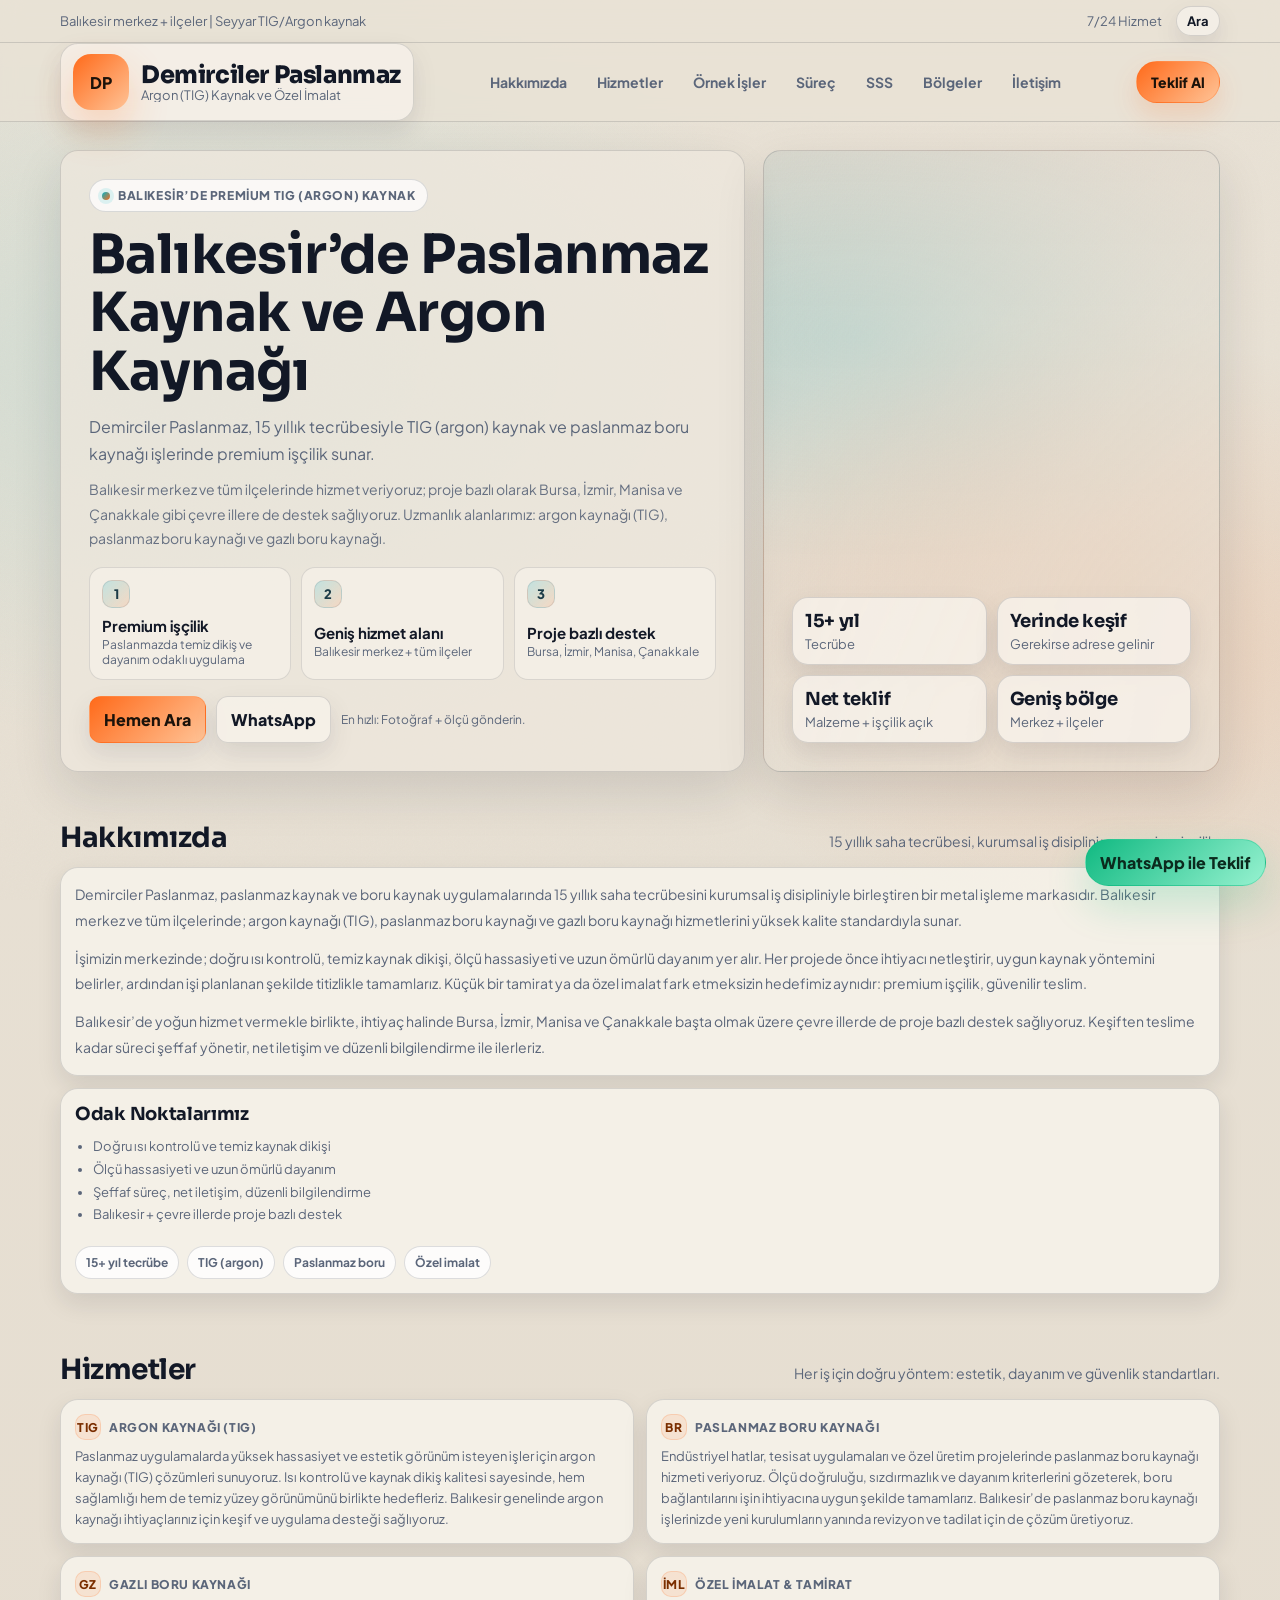
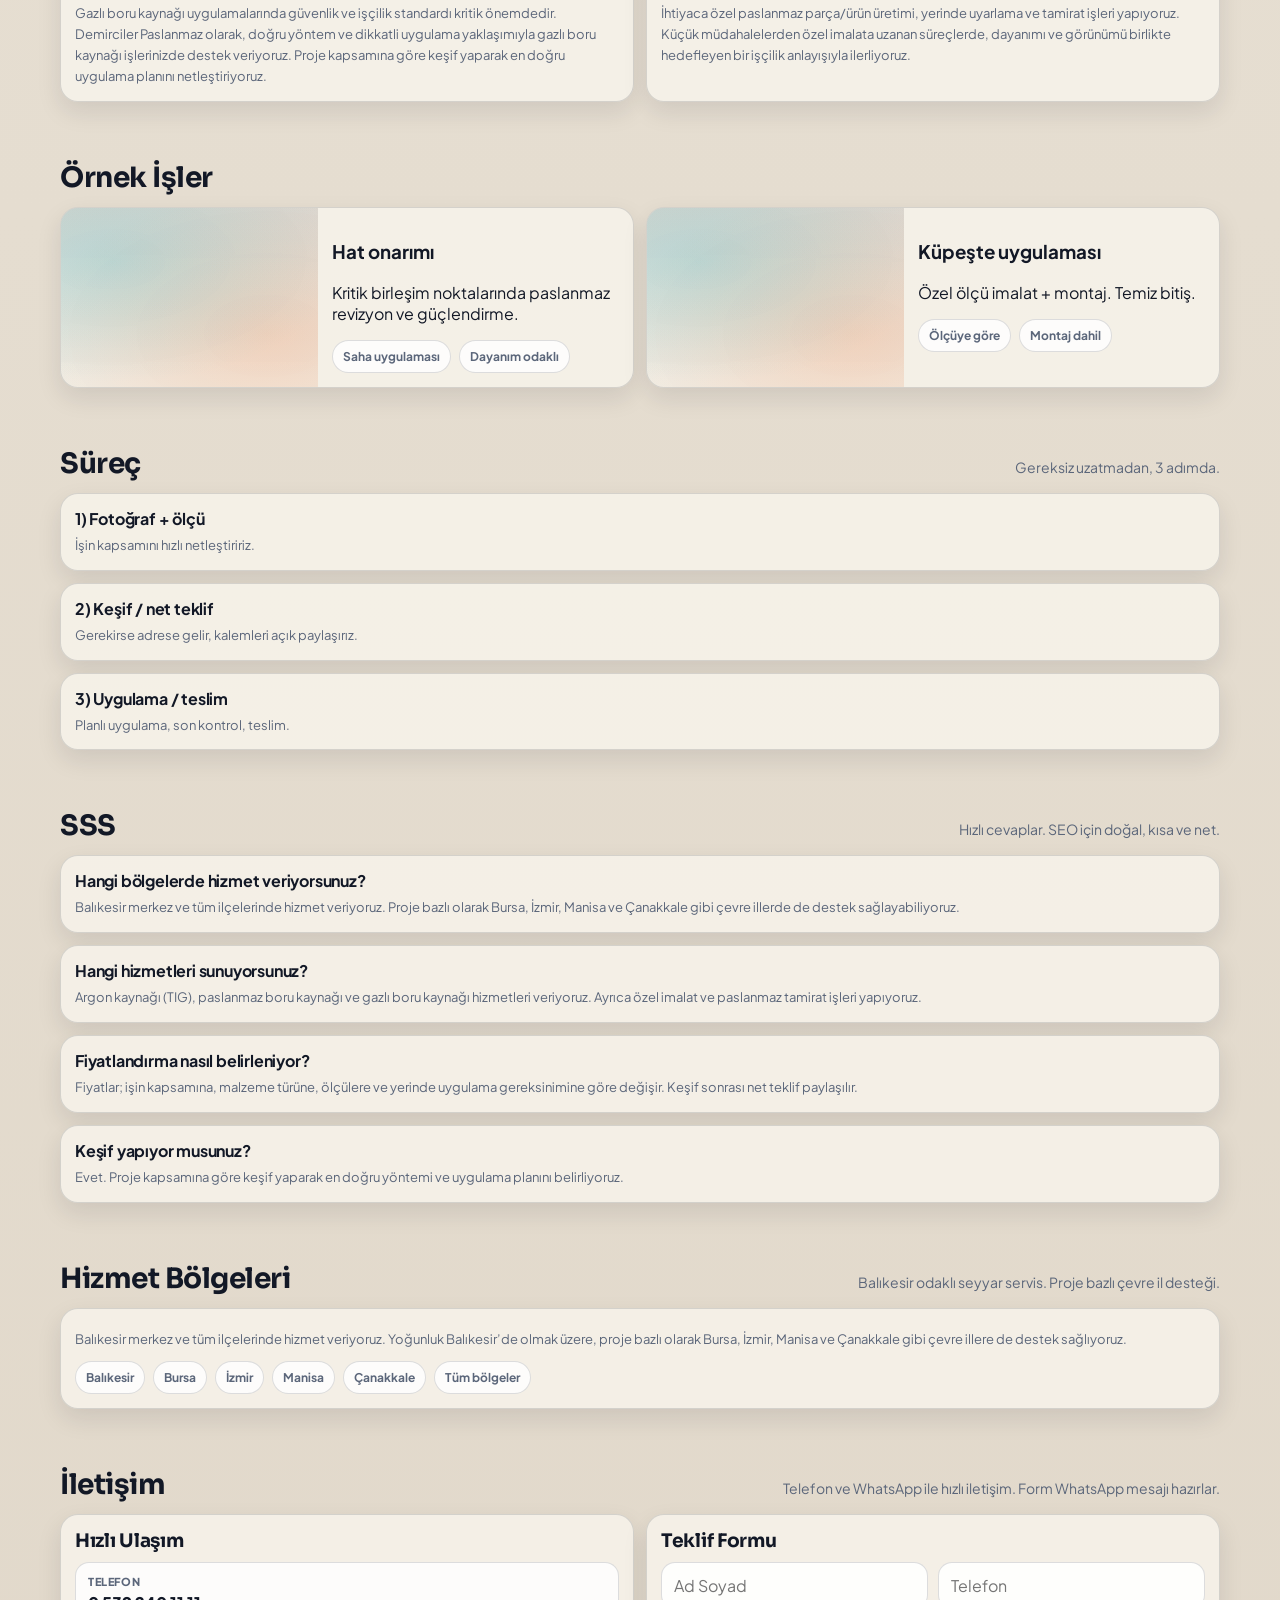
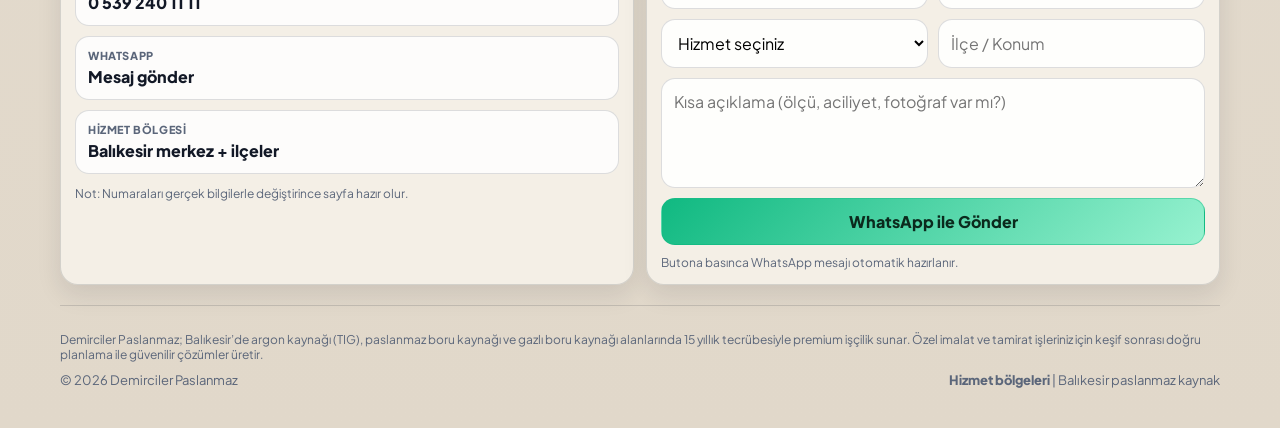
==== commit 985e8de9: "Remove sample section helper text" ====
--- a/index.html
+++ b/index.html
@@ -196,7 +196,6 @@
     <section class="section" id="ornekler">
       <div class="section-head">
         <h2>Örnek İşler</h2>
-        <p>Gerçek fotoğraf ekleyince hem guven hem de donusum artar.</p>
       </div>
 
       <div class="projects">
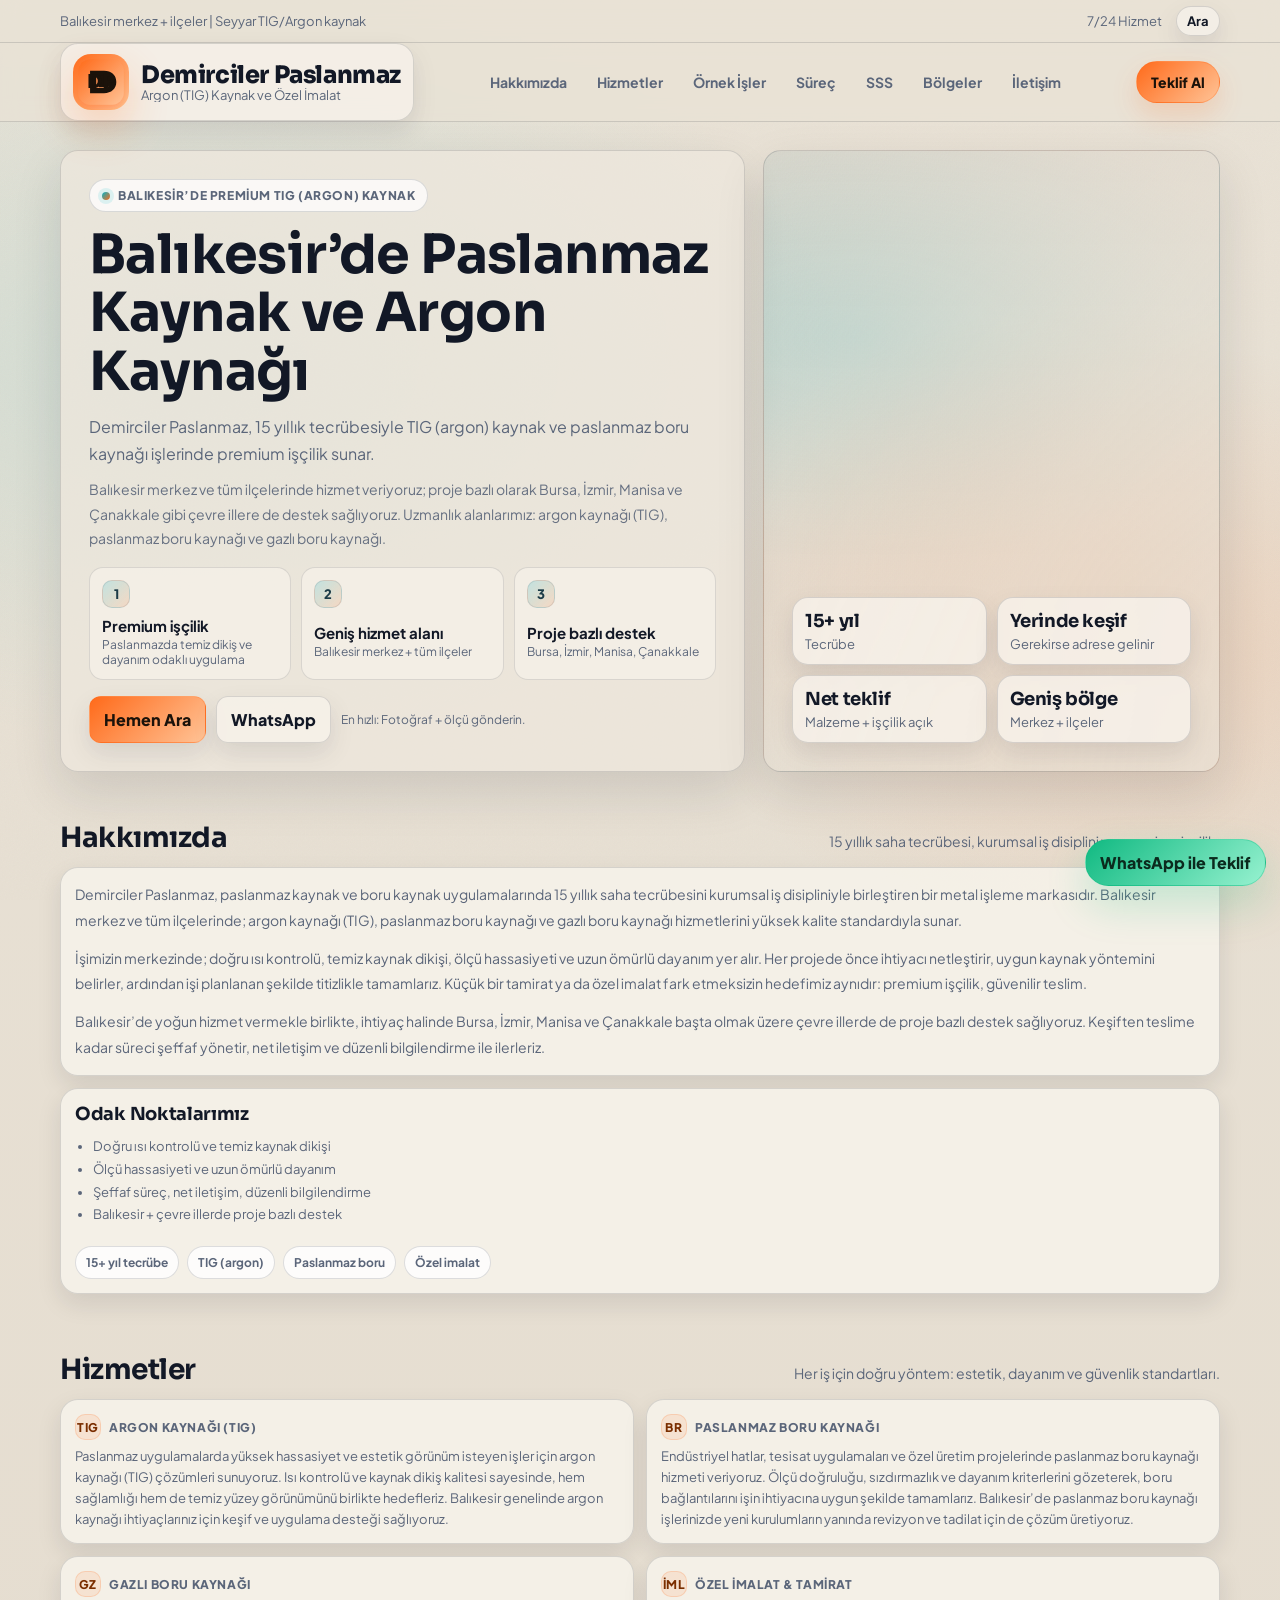
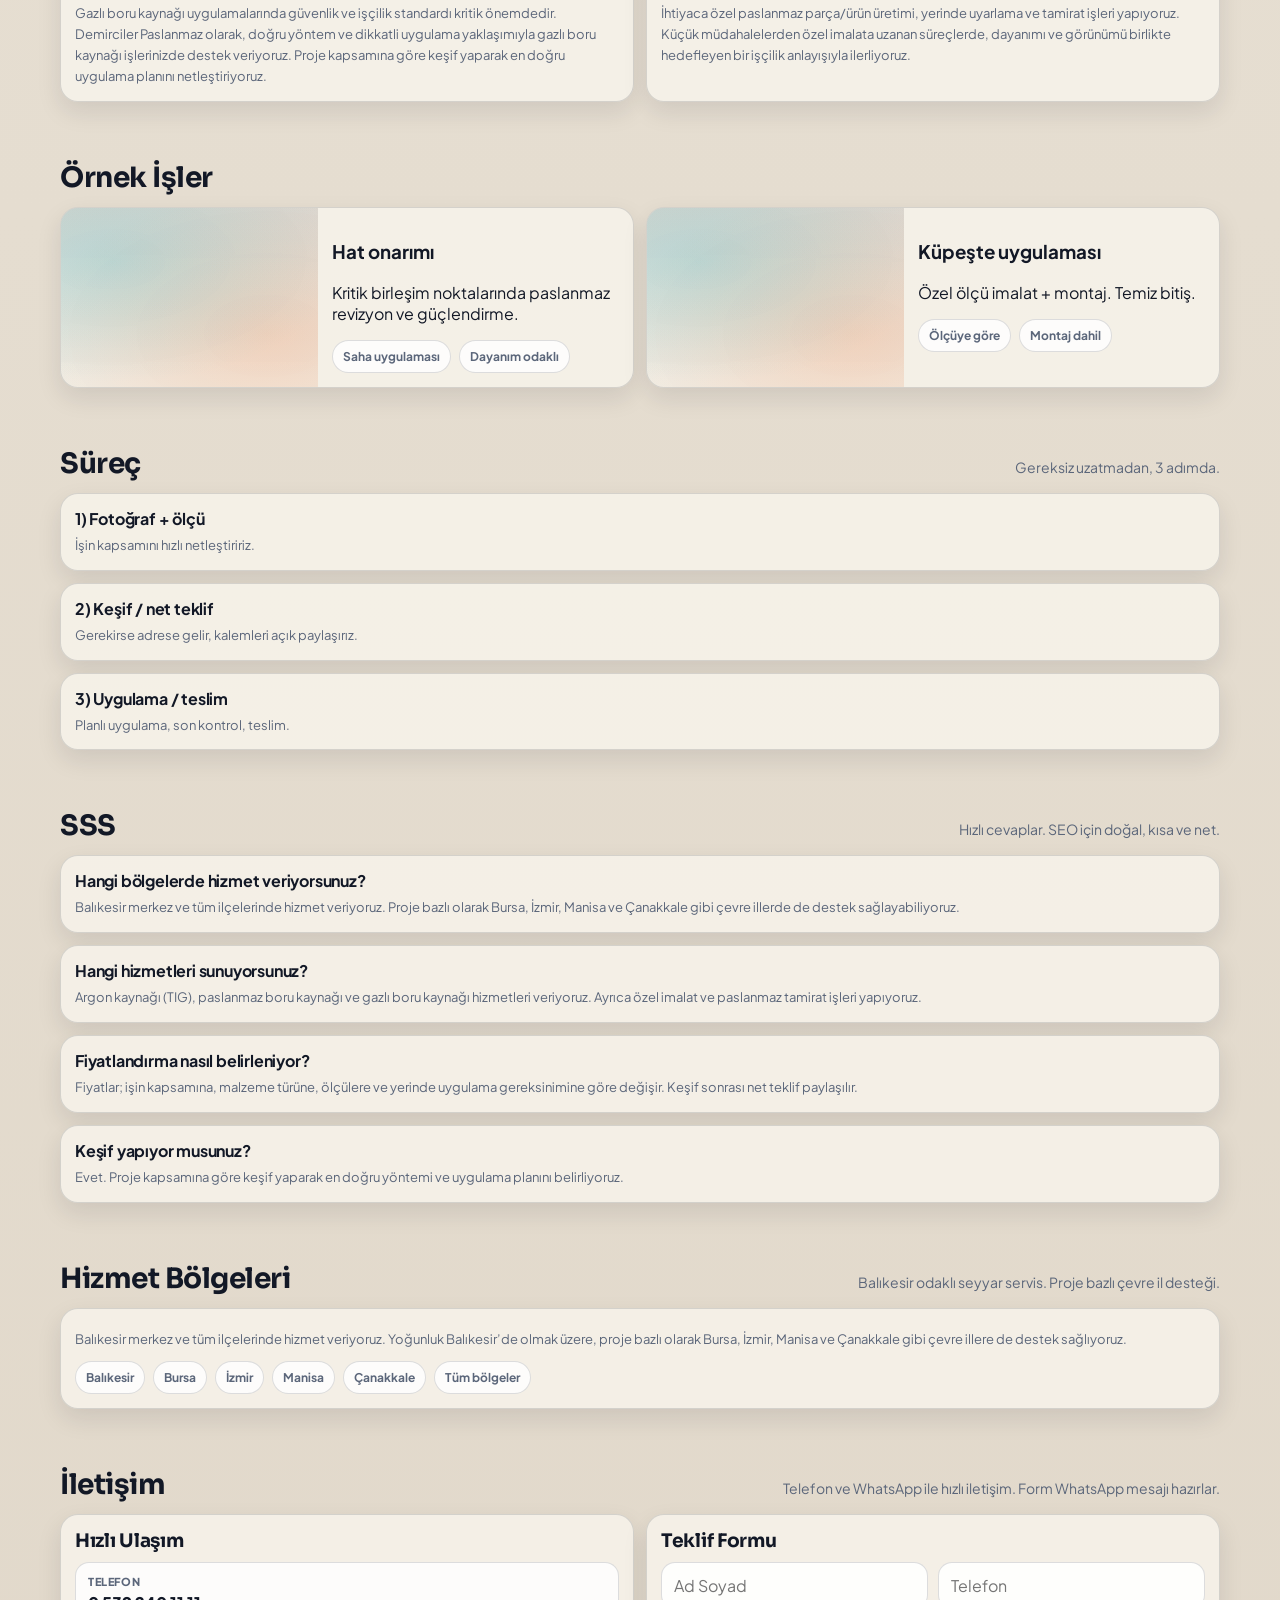
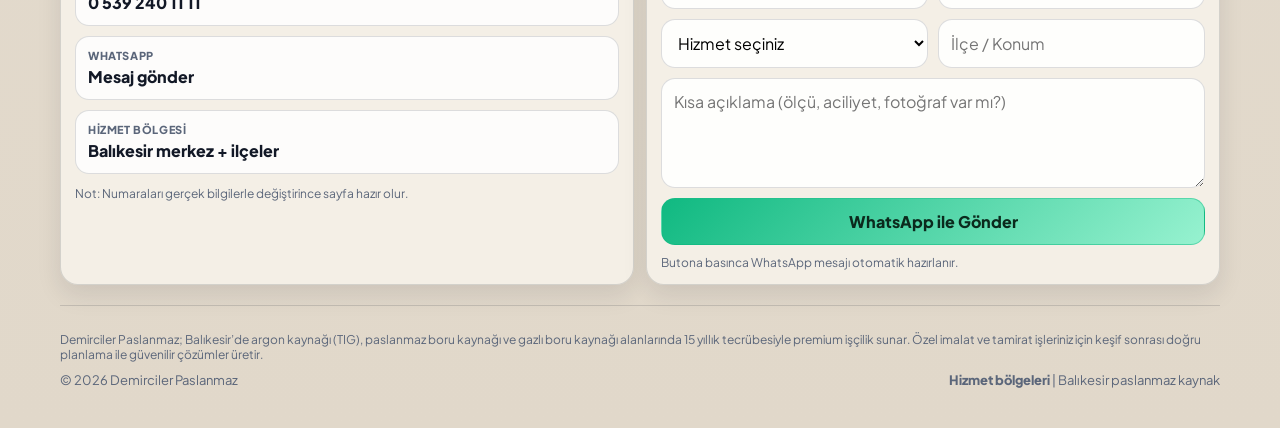
==== commit 23fafae1: "Add logo mark and use it in header" ====
--- a/index.html
+++ b/index.html
@@ -21,6 +21,7 @@
   <link rel="preconnect" href="https://fonts.googleapis.com" />
   <link rel="preconnect" href="https://fonts.gstatic.com" crossorigin />
   <link href="https://fonts.googleapis.com/css2?family=Plus+Jakarta+Sans:wght@400;500;600;700;800&family=Sora:wght@500;600;700;800&display=swap" rel="stylesheet" />
+  <link rel="icon" href="/assets/logo-mark.svg" type="image/svg+xml" />
   <link rel="stylesheet" href="/assets/site.css" />
   <script src="/assets/site.js" defer></script>
 </head>
@@ -40,7 +41,7 @@
   <header>
     <div class="container nav">
       <a class="brand" href="/" aria-label="Demirciler Paslanmaz Ana Sayfa">
-        <span class="mark">DP</span>
+        <img class="mark" src="/assets/logo-mark.svg" alt="" aria-hidden="true" width="56" height="56" decoding="async" />
         <span class="brand-text">
           <span class="brand-title">Demirciler Paslanmaz</span>
           <span class="brand-sub">Argon (TIG) Kaynak ve Özel İmalat</span>
--- a/assets/site.css
+++ b/assets/site.css
@@ -127,6 +127,12 @@
       background: linear-gradient(135deg, rgba(255,106,26,1), rgba(255,195,150,1));
       box-shadow: 0 18px 40px rgba(255, 106, 26, 0.24);
       flex: 0 0 auto;
+    }
+
+    /* When mark is an <img>, keep the same sizing and crop safely. */
+    img.mark {
+      display: block;
+      object-fit: cover;
     }
 
     .brand-text {
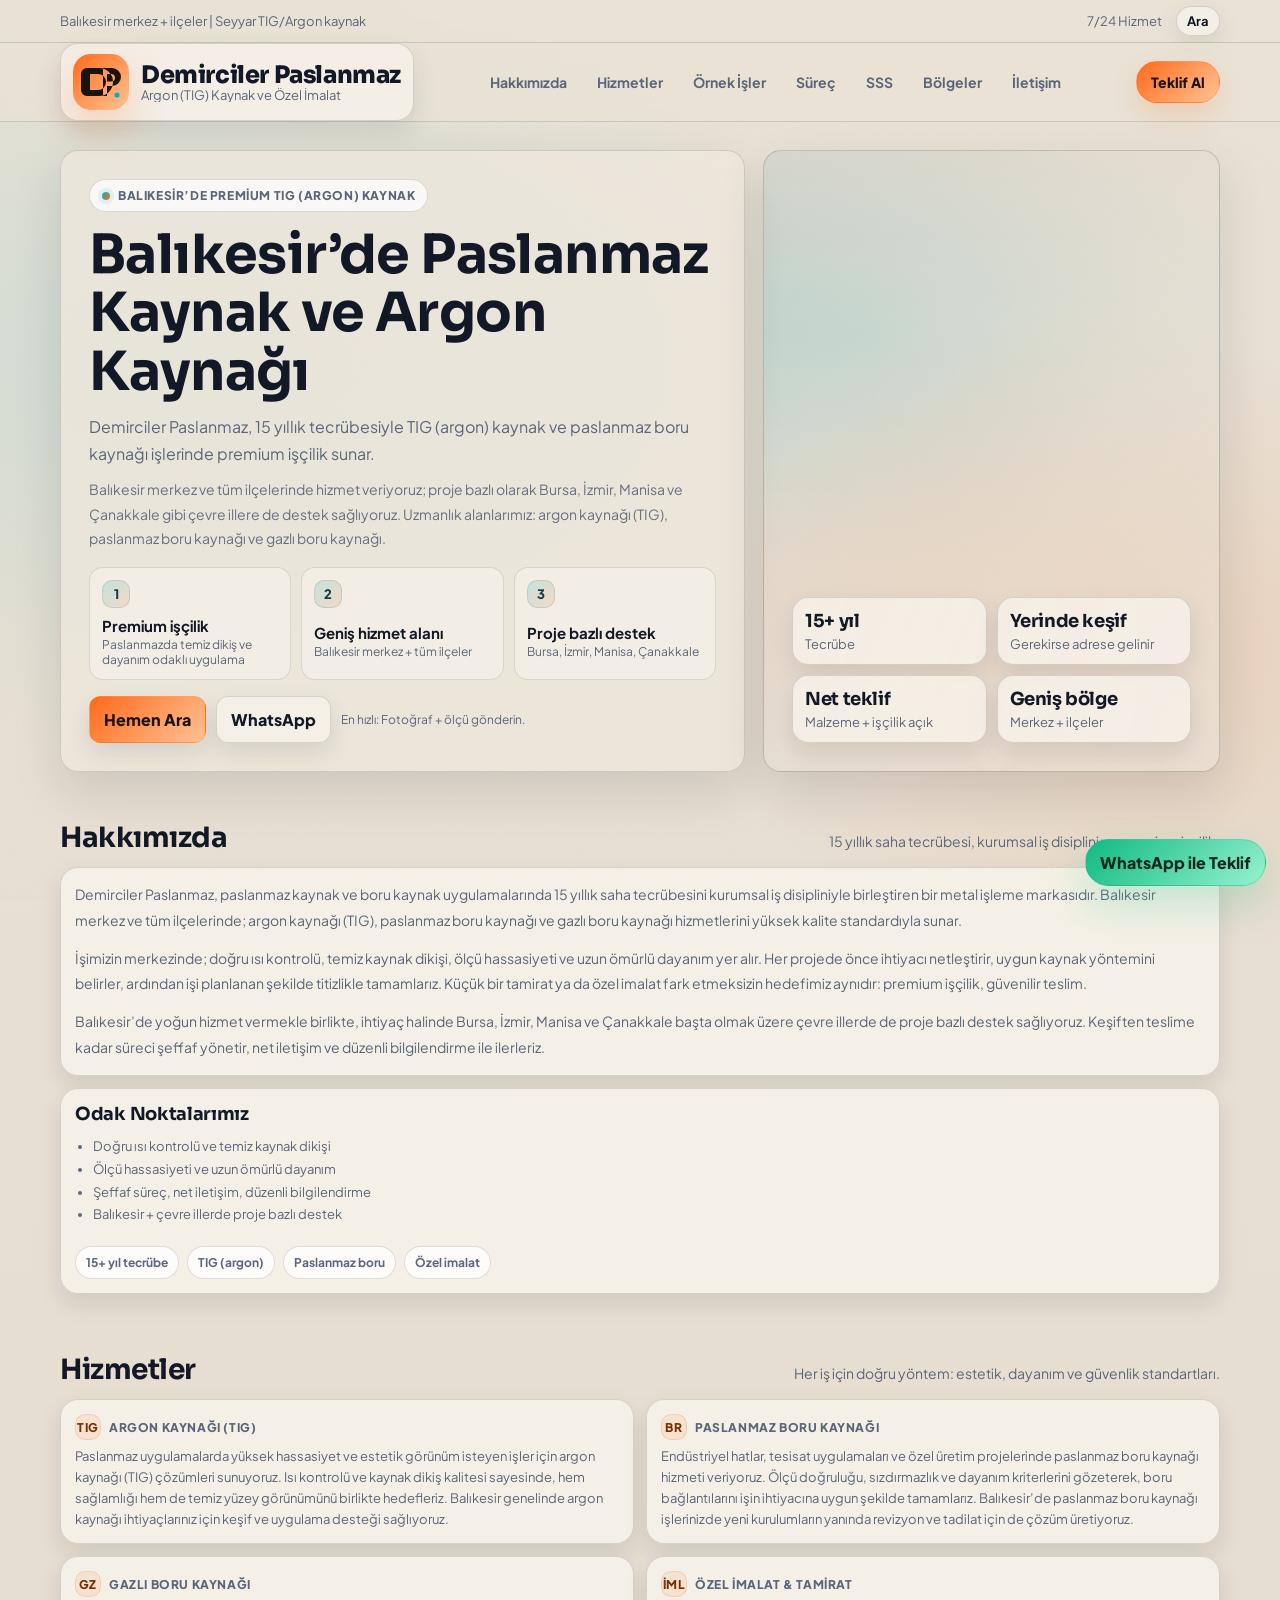
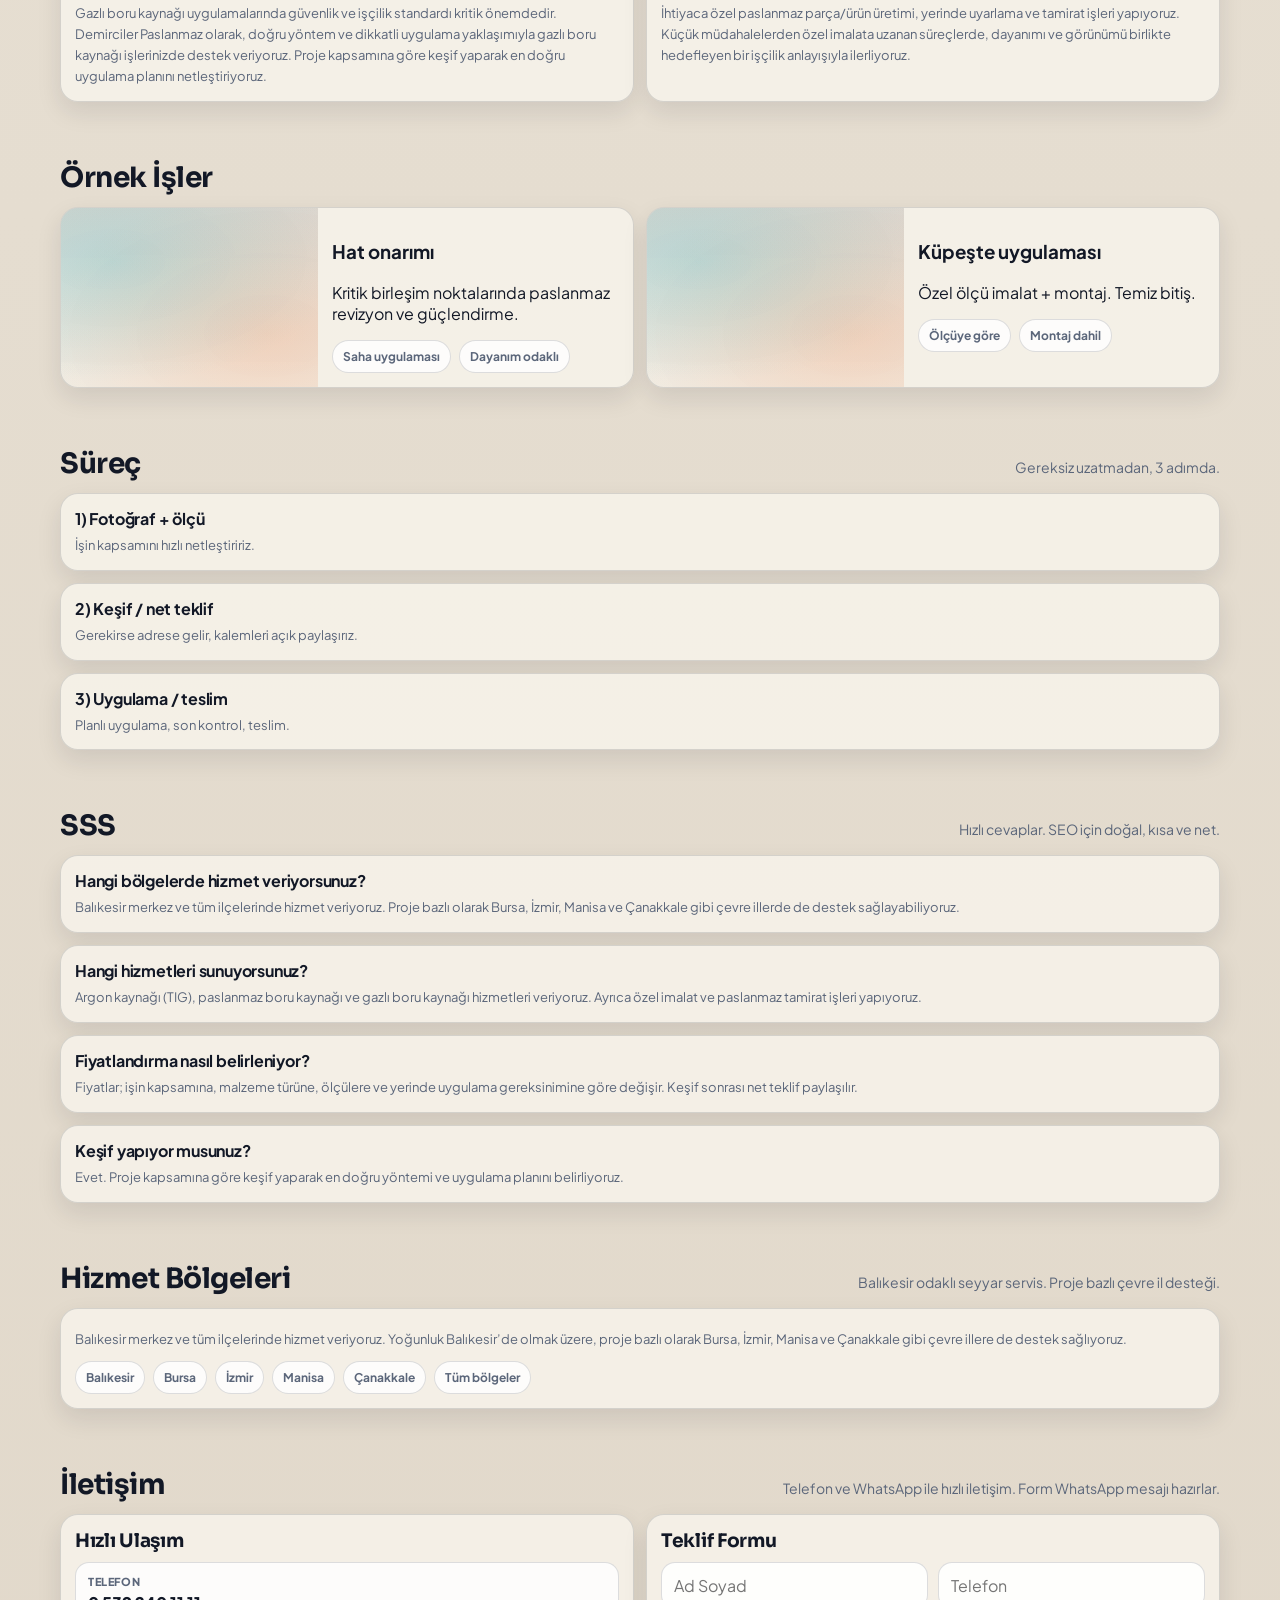
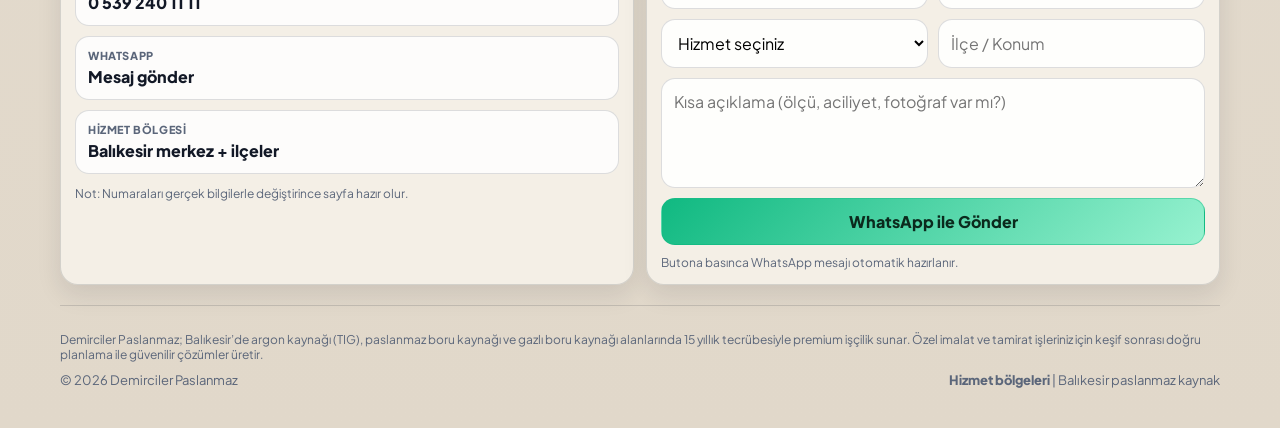
==== commit 76e55226: "Redesign logo mark and add favicon" ====
--- a/index.html
+++ b/index.html
@@ -21,7 +21,7 @@
   <link rel="preconnect" href="https://fonts.googleapis.com" />
   <link rel="preconnect" href="https://fonts.gstatic.com" crossorigin />
   <link href="https://fonts.googleapis.com/css2?family=Plus+Jakarta+Sans:wght@400;500;600;700;800&family=Sora:wght@500;600;700;800&display=swap" rel="stylesheet" />
-  <link rel="icon" href="/assets/logo-mark.svg" type="image/svg+xml" />
+  <link rel="icon" href="/assets/favicon.svg" type="image/svg+xml" />
   <link rel="stylesheet" href="/assets/site.css" />
   <script src="/assets/site.js" defer></script>
 </head>
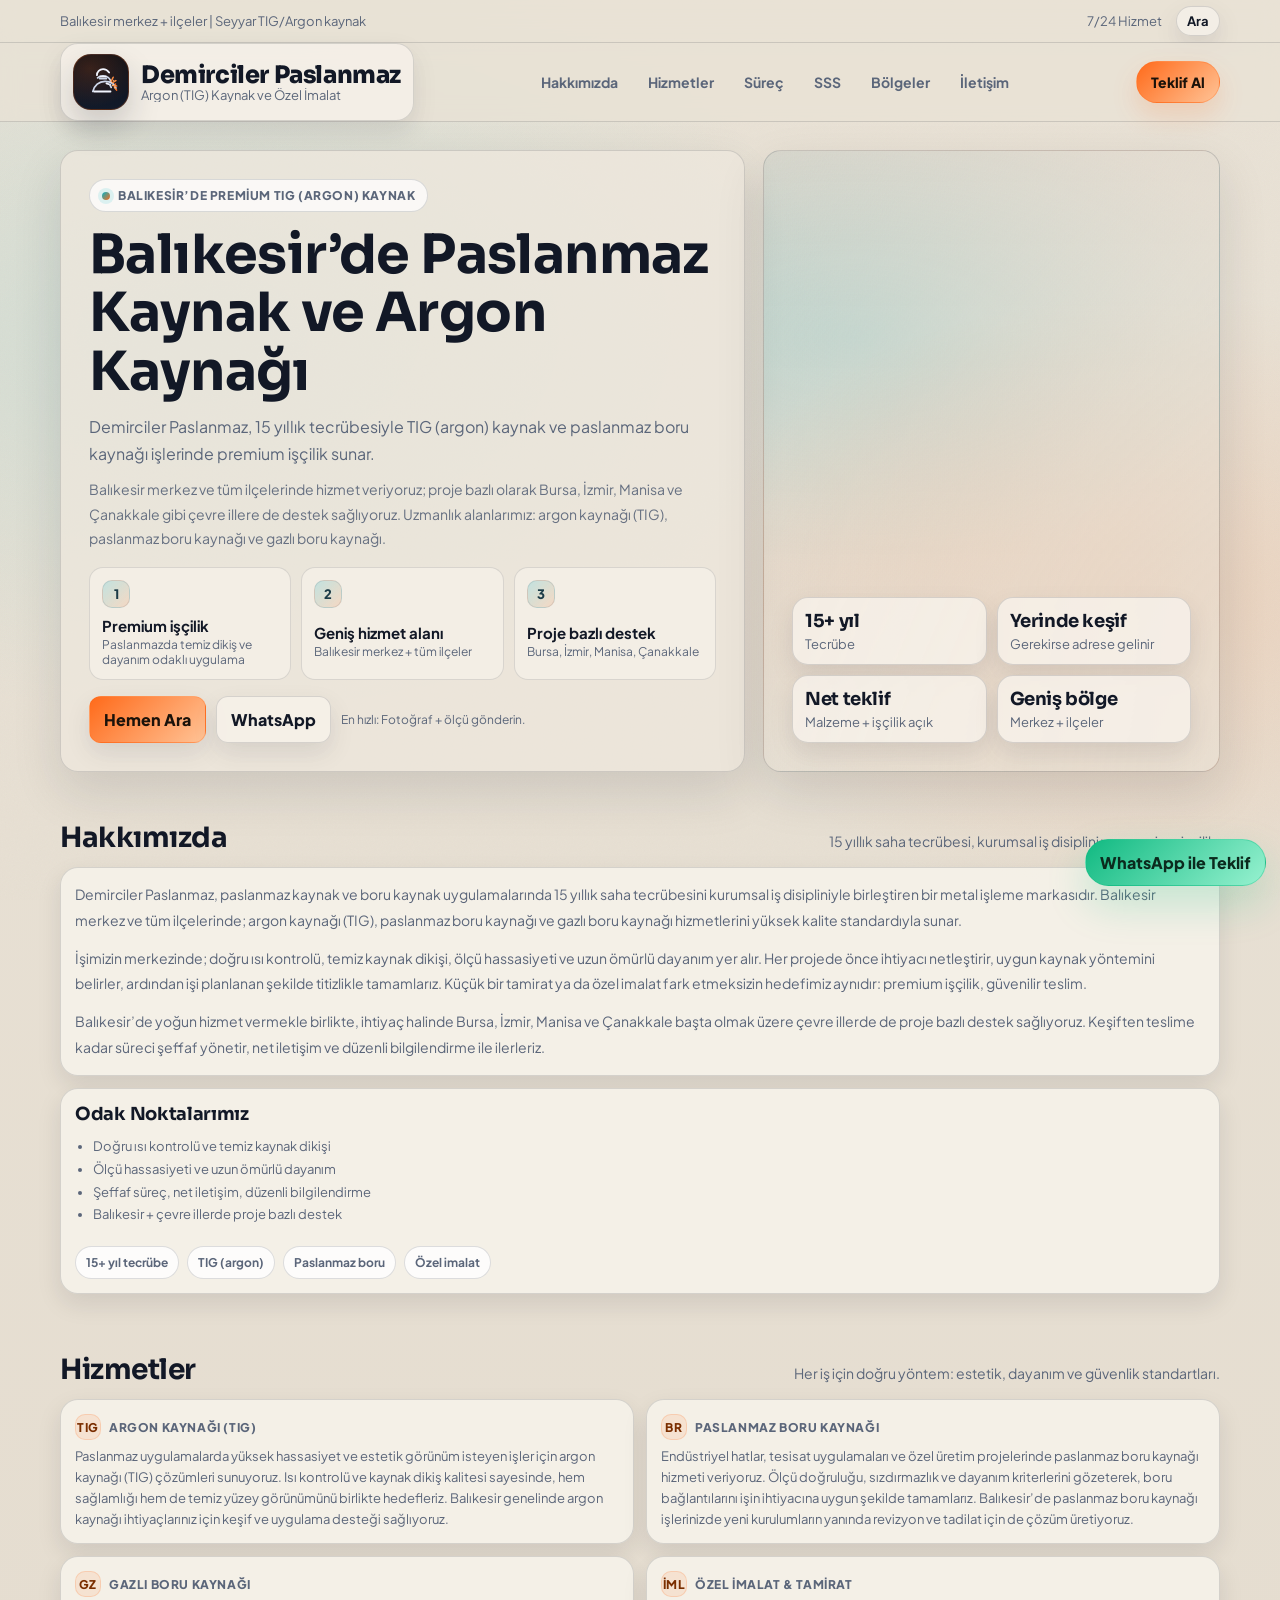
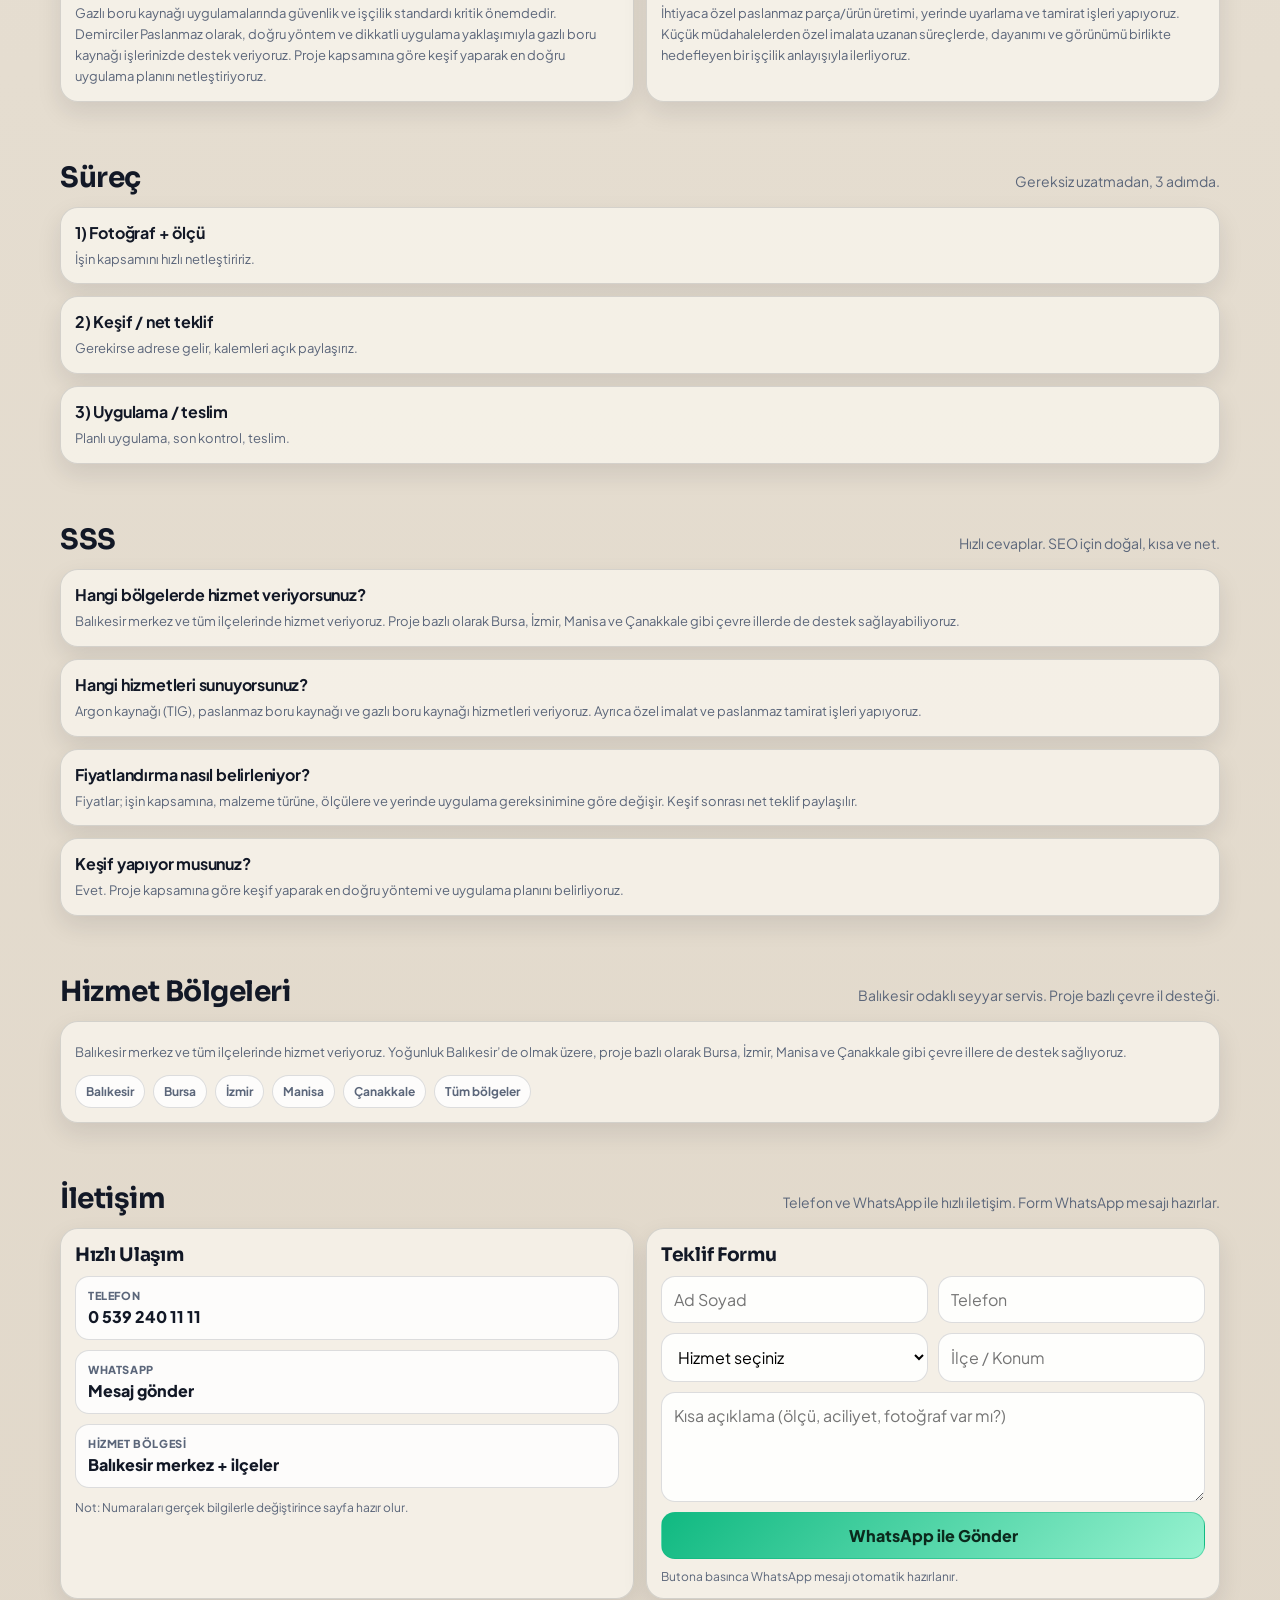
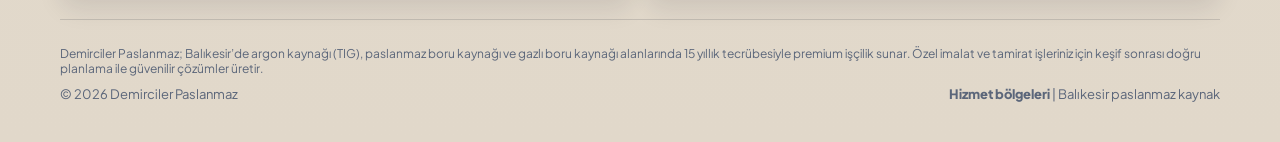
==== commit 005c3f08: "Remove Ornek Isler section" ====
--- a/index.html
+++ b/index.html
@@ -53,7 +53,6 @@
       <nav id="navLinks" aria-label="Bölümler">
         <a href="/#hakkimizda">Hakkımızda</a>
         <a href="/#hizmetler">Hizmetler</a>
-        <a href="/#ornekler">Örnek İşler</a>
         <a href="/#surec">Süreç</a>
         <a href="/#sss">SSS</a>
         <a href="/#bolgeler">Bölgeler</a>
@@ -194,38 +193,6 @@
       </div>
     </section>
 
-    <section class="section" id="ornekler">
-      <div class="section-head">
-        <h2>Örnek İşler</h2>
-      </div>
-
-      <div class="projects">
-        <article class="project">
-          <div class="project-media p1" aria-hidden="true"></div>
-          <div class="project-body">
-            <h3>Hat onarımı</h3>
-            <p>Kritik birleşim noktalarında paslanmaz revizyon ve güçlendirme.</p>
-            <div class="chips">
-              <span class="chip">Saha uygulaması</span>
-              <span class="chip">Dayanım odaklı</span>
-            </div>
-          </div>
-        </article>
-
-        <article class="project">
-          <div class="project-media p2" aria-hidden="true"></div>
-          <div class="project-body">
-            <h3>Küpeşte uygulaması</h3>
-            <p>Özel ölçü imalat + montaj. Temiz bitiş.</p>
-            <div class="chips">
-              <span class="chip">Ölçüye göre</span>
-              <span class="chip">Montaj dahil</span>
-            </div>
-          </div>
-        </article>
-      </div>
-    </section>
-
     <section class="section" id="surec">
       <div class="section-head">
         <h2>Süreç</h2>
--- a/assets/site.css
+++ b/assets/site.css
@@ -124,15 +124,19 @@
       font-weight: 900;
       letter-spacing: 0.2px;
       color: #1b120a;
-      background: linear-gradient(135deg, rgba(255,106,26,1), rgba(255,195,150,1));
-      box-shadow: 0 18px 40px rgba(255, 106, 26, 0.24);
+      background:
+        radial-gradient(90px 70px at 30% 25%, rgba(255, 106, 26, 0.18), transparent 55%),
+        linear-gradient(180deg, #0b0f17, #121a2a);
+      border: 1px solid rgba(255, 106, 26, 0.22);
+      box-shadow: 0 16px 32px rgba(18, 24, 38, 0.18);
       flex: 0 0 auto;
     }
 
     /* When mark is an <img>, keep the same sizing and crop safely. */
     img.mark {
       display: block;
-      object-fit: cover;
+      object-fit: contain;
+      padding: 8px;
     }
 
     .brand-text {
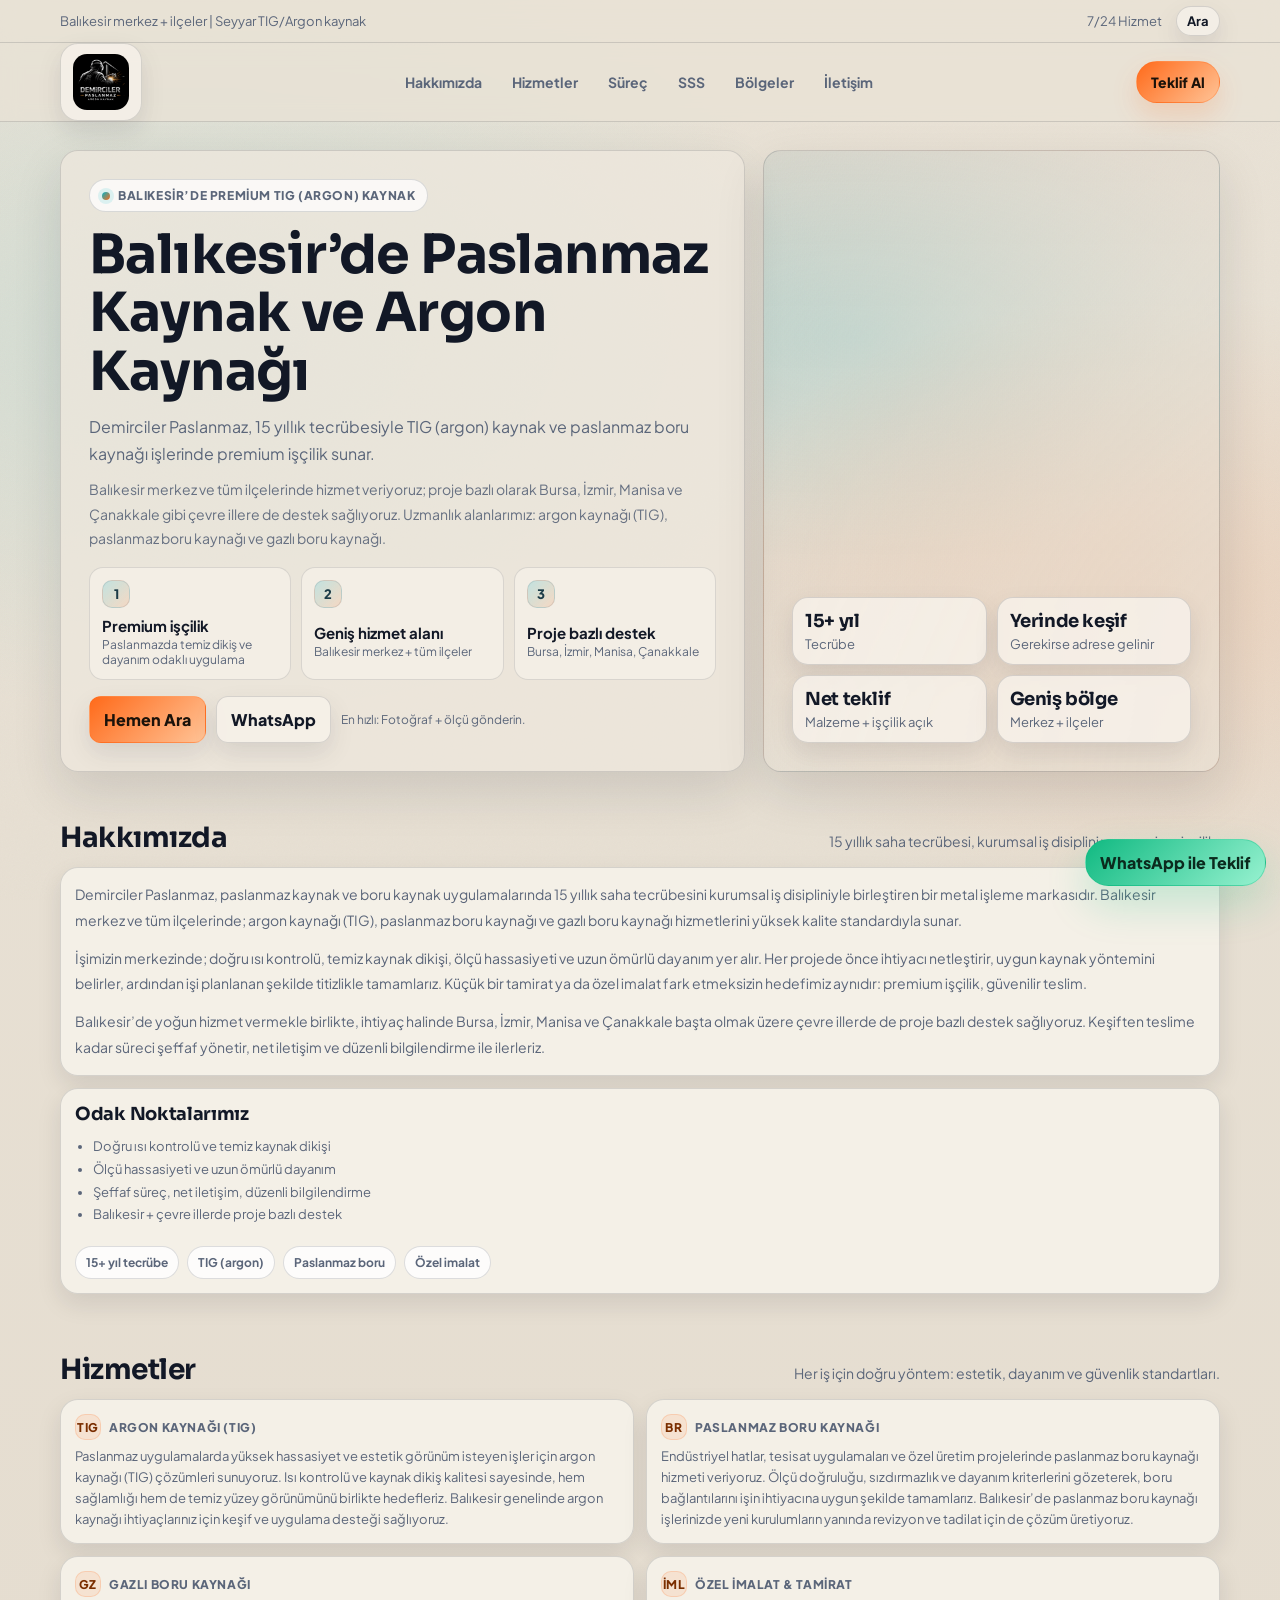
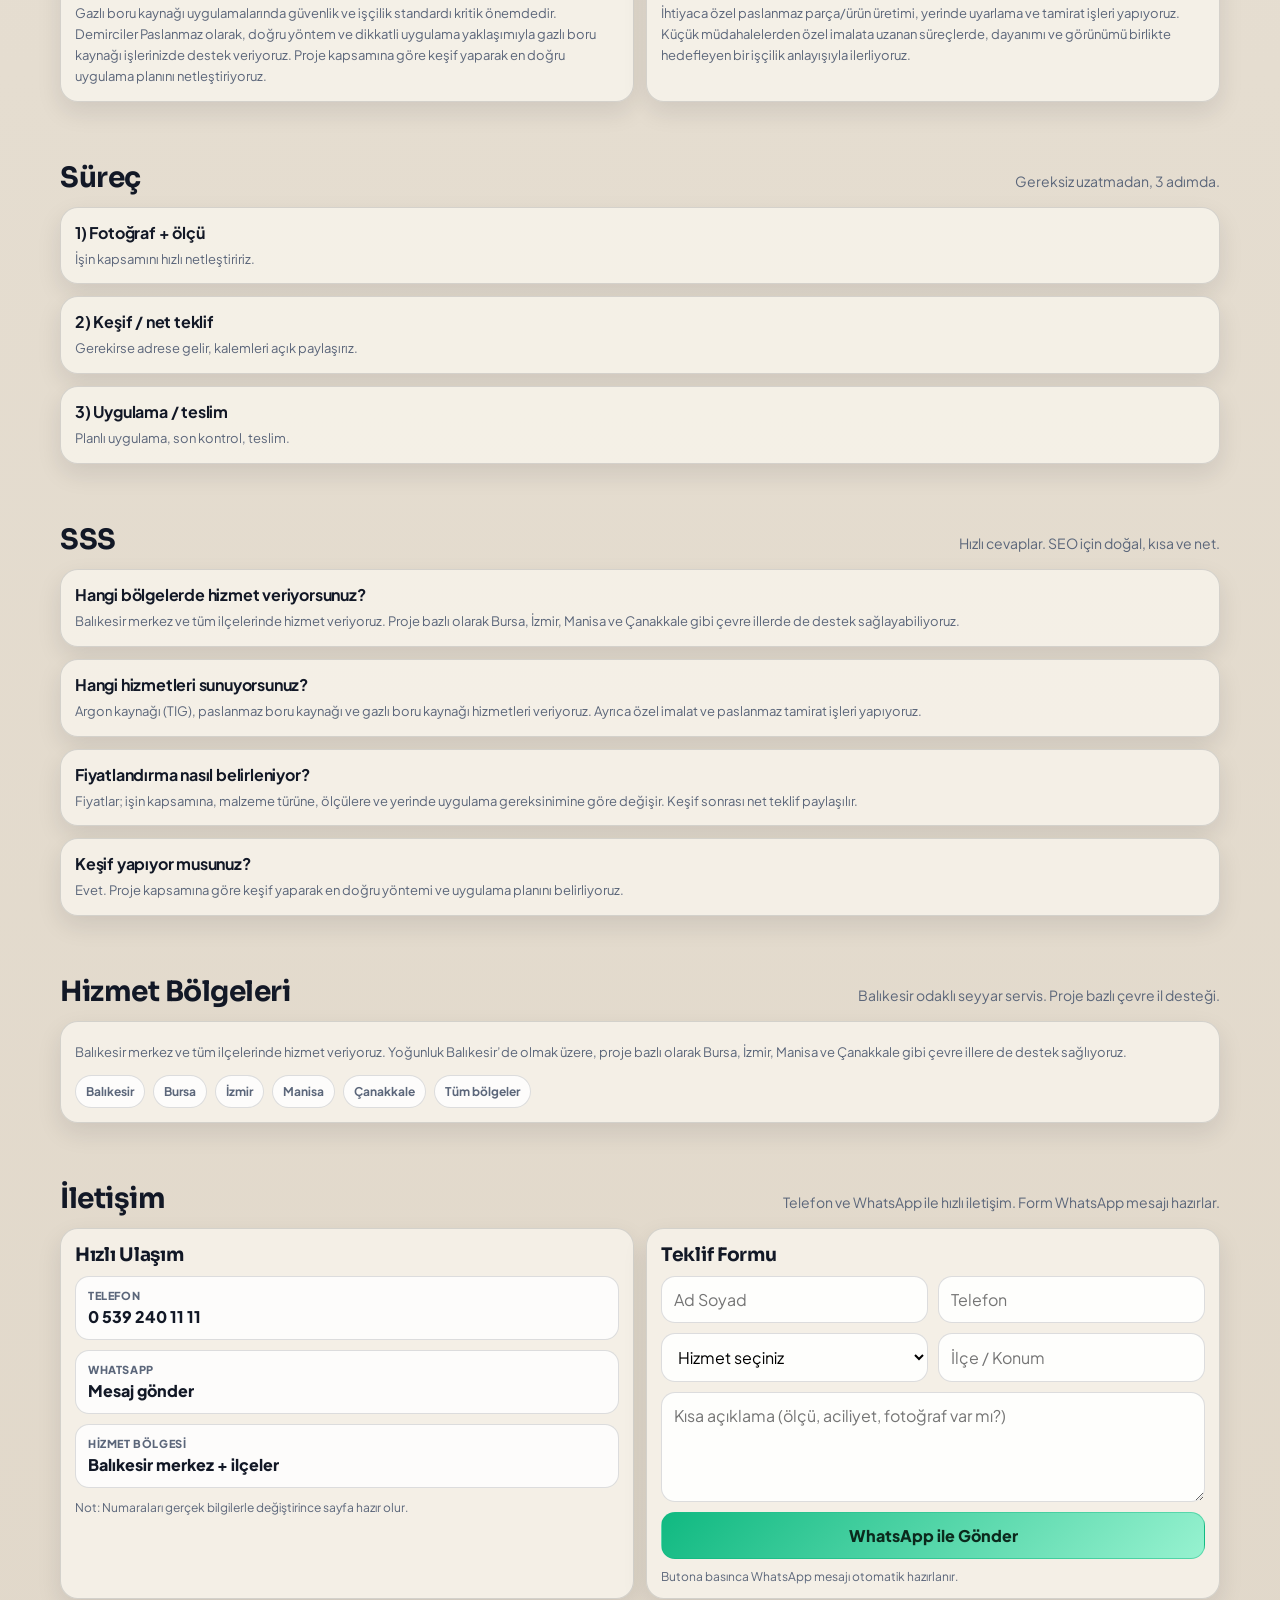
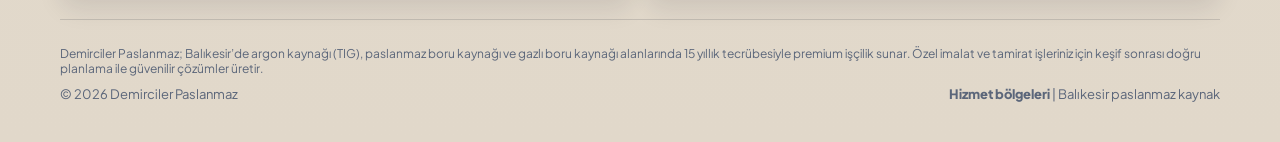
==== commit d6def4b1: "Add provided logo.png and show it in header" ====
--- a/index.html
+++ b/index.html
@@ -41,7 +41,7 @@
   <header>
     <div class="container nav">
       <a class="brand" href="/" aria-label="Demirciler Paslanmaz Ana Sayfa">
-        <img class="mark" src="/assets/logo-mark.svg" alt="" aria-hidden="true" width="56" height="56" decoding="async" />
+        <img class="logo" src="/assets/logo.png" alt="Demirciler Paslanmaz" width="200" height="56" decoding="async" onload="this.parentElement.classList.add('has-wordmark')" onerror="this.parentElement.classList.remove('has-wordmark');this.onerror=null;this.src='/assets/logo-mark.svg';this.width=56;this.height=56;this.className='mark';this.alt='';this.setAttribute('aria-hidden','true');" />
         <span class="brand-text">
           <span class="brand-title">Demirciler Paslanmaz</span>
           <span class="brand-sub">Argon (TIG) Kaynak ve Özel İmalat</span>
--- a/assets/site.css
+++ b/assets/site.css
@@ -114,6 +114,19 @@
       background: rgba(246, 241, 233, 0.78);
       box-shadow: var(--shadow-2);
     }
+
+    .logo {
+      height: 56px;
+      width: auto;
+      max-width: 220px;
+      display: block;
+      object-fit: contain;
+      flex: 0 0 auto;
+      border-radius: 14px;
+    }
+
+    /* If the uploaded logo already contains the wordmark, hide duplicate text. */
+    .brand.has-wordmark .brand-text { display: none; }
 
     .mark {
       width: 56px;
@@ -851,6 +864,7 @@
       nav.open a:hover { background: rgba(18, 24, 38, 0.06); }
       .brand { padding: 8px 10px; border-radius: 16px; }
       .mark { width: 48px; height: 48px; border-radius: 16px; }
+      .logo { height: 48px; max-width: 190px; }
     }
 
     @media (max-width: 720px) {
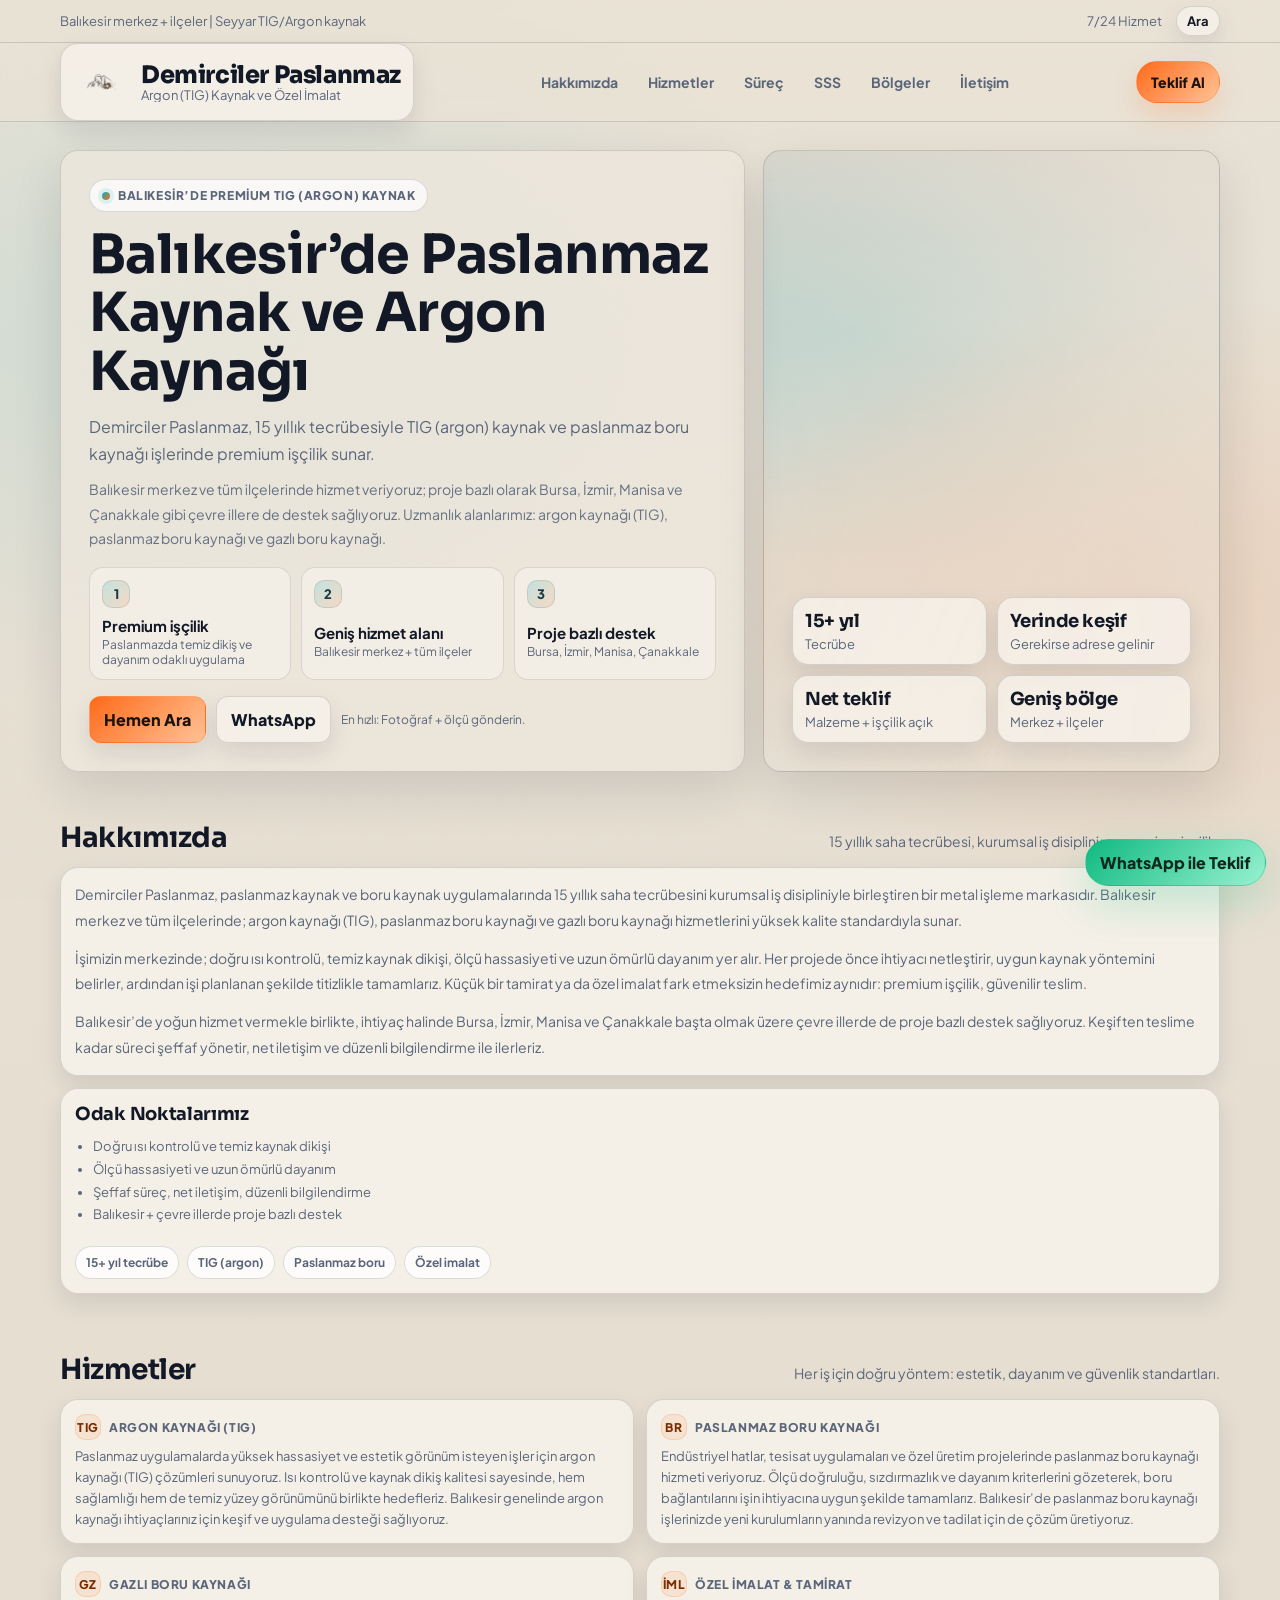
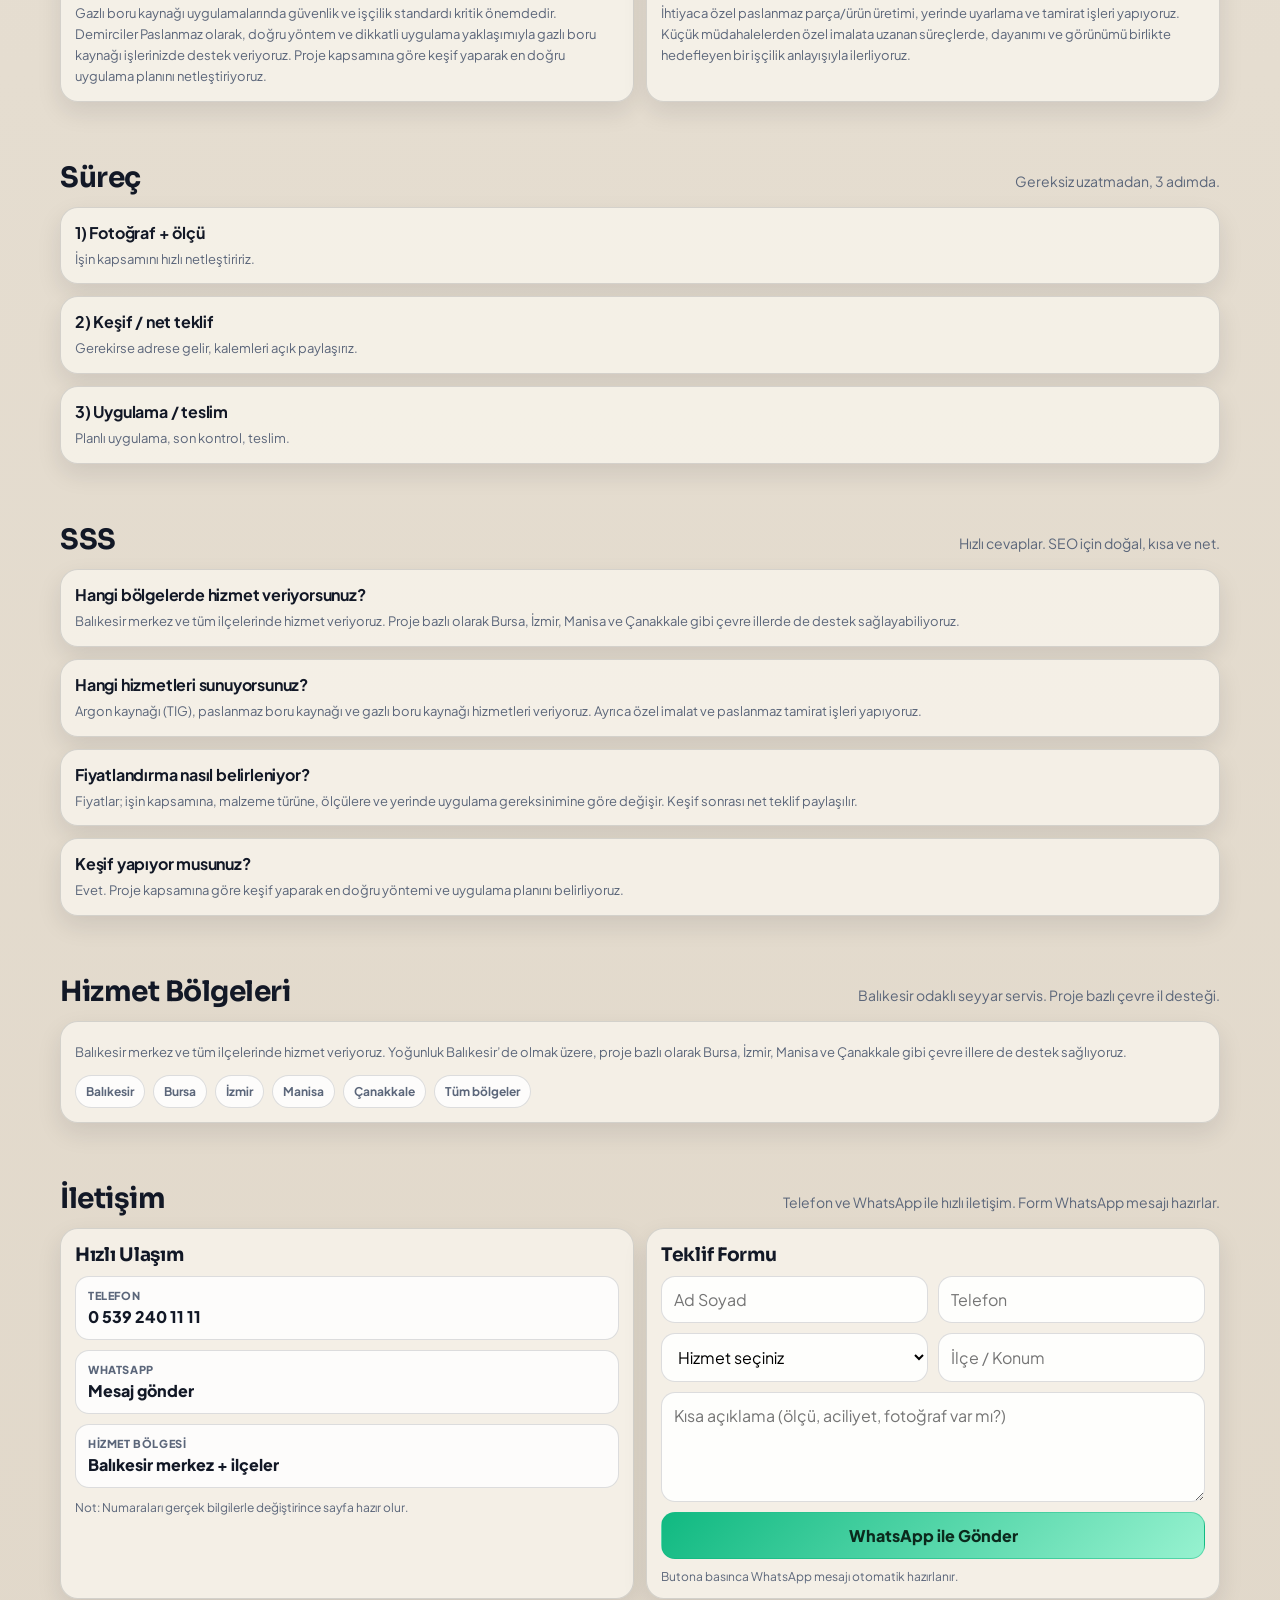
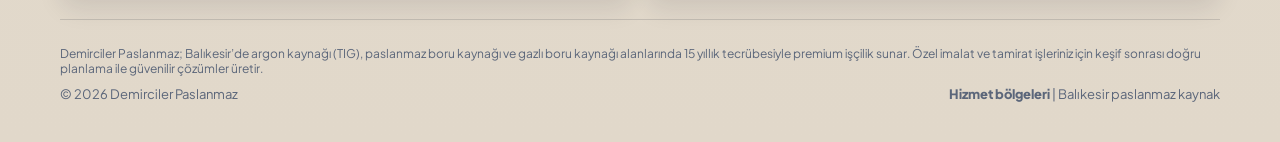
==== commit b91c66dc: "Use icon logo and restore brand text" ====
--- a/index.html
+++ b/index.html
@@ -38,15 +38,15 @@
     </div>
   </div>
 
-  <header>
-    <div class="container nav">
-      <a class="brand" href="/" aria-label="Demirciler Paslanmaz Ana Sayfa">
-        <img class="logo" src="/assets/logo.png" alt="Demirciler Paslanmaz" width="200" height="56" decoding="async" onload="this.parentElement.classList.add('has-wordmark')" onerror="this.parentElement.classList.remove('has-wordmark');this.onerror=null;this.src='/assets/logo-mark.svg';this.width=56;this.height=56;this.className='mark';this.alt='';this.setAttribute('aria-hidden','true');" />
-        <span class="brand-text">
-          <span class="brand-title">Demirciler Paslanmaz</span>
-          <span class="brand-sub">Argon (TIG) Kaynak ve Özel İmalat</span>
-        </span>
-      </a>
+	  <header>
+	    <div class="container nav">
+	      <a class="brand" href="/" aria-label="Demirciler Paslanmaz Ana Sayfa">
+	        <img class="mark" src="/assets/logo-icon.png" alt="" width="56" height="56" decoding="async" aria-hidden="true" onerror="this.onerror=null;this.src='/assets/logo-mark.svg';" />
+	        <span class="brand-text">
+	          <span class="brand-title">Demirciler Paslanmaz</span>
+	          <span class="brand-sub">Argon (TIG) Kaynak ve Özel İmalat</span>
+	        </span>
+	      </a>
 
       <button class="menu" id="menuBtn" type="button" aria-label="Menü">Menü</button>
 
--- a/assets/site.css
+++ b/assets/site.css
@@ -125,9 +125,6 @@
       border-radius: 14px;
     }
 
-    /* If the uploaded logo already contains the wordmark, hide duplicate text. */
-    .brand.has-wordmark .brand-text { display: none; }
-
     .mark {
       width: 56px;
       height: 56px;
@@ -149,7 +146,10 @@
     img.mark {
       display: block;
       object-fit: contain;
-      padding: 8px;
+      padding: 0;
+      background: transparent;
+      border: 0;
+      box-shadow: none;
     }
 
     .brand-text {
